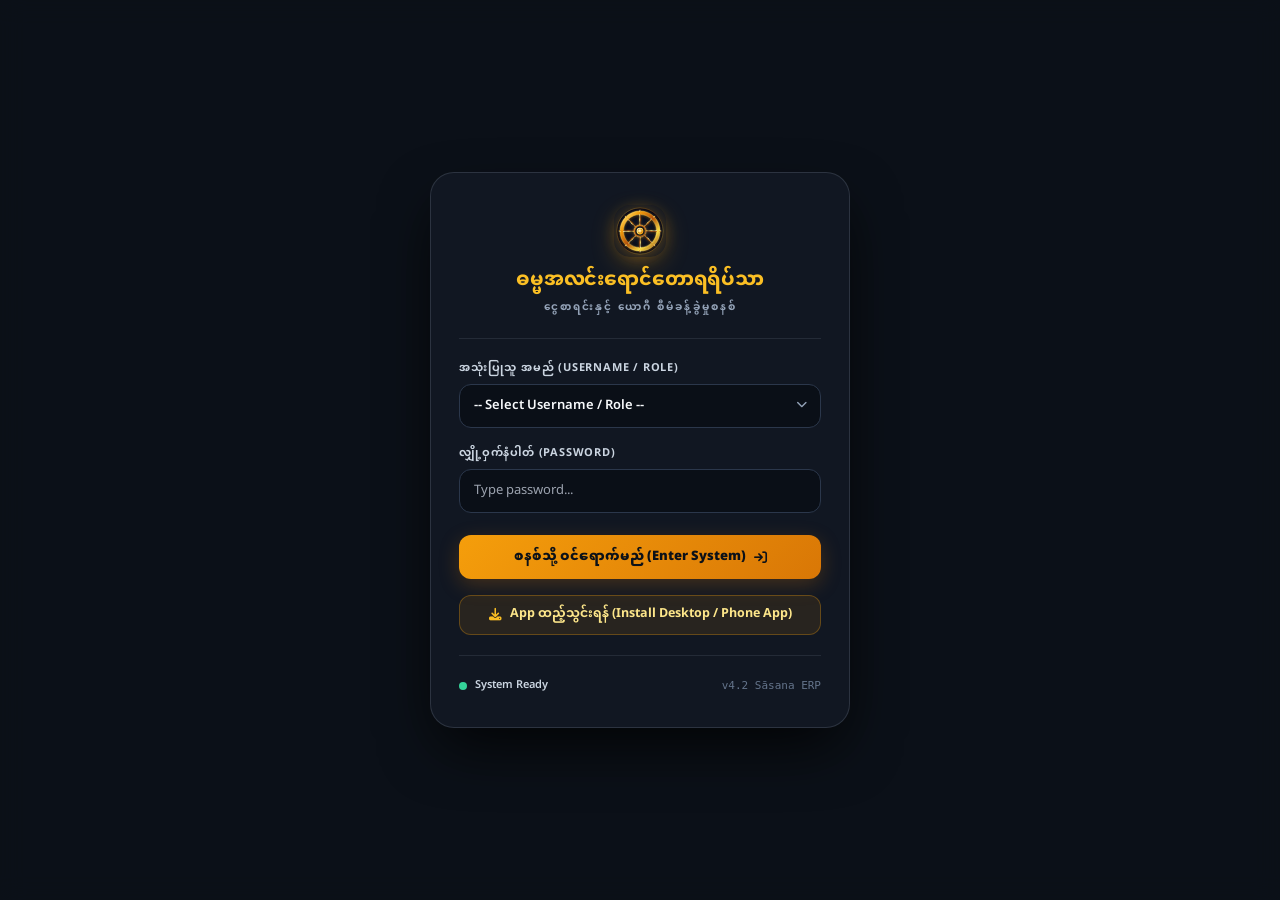
==== cashbook-frontend/index.html @ 5f39b916 "index.html" ====
<!DOCTYPE html>
<html lang="my" class="dark">
<head>
  <meta charset="UTF-8">
  <meta name="viewport" content="width=device-width, initial-scale=1.0, maximum-scale=5.0, viewport-fit=cover">
  <meta name="description" content="ဓမ္မအလင်းရောင်တောရရိပ်သာ ငွေစာရင်းနှင့် ယောဂီ စီမံခန့်ခွဲမှုစနစ်">
  <title>ဓမ္မအလင်းရောင်တောရရိပ်သာ - Sāsana ERP</title>

  <!-- PWA & Mobile Web App Meta Tags -->
  <link rel="manifest" href="manifest.json">
  <meta name="theme-color" content="#0c1118">
  <meta name="mobile-web-app-capable" content="yes">
  <meta name="apple-mobile-web-app-capable" content="yes">
  <meta name="apple-mobile-web-app-status-bar-style" content="black-translucent">
  <meta name="apple-mobile-web-app-title" content="Sāsana ERP">

  <!-- Desktop, Android & iOS App Icons -->
  <link rel="icon" type="image/svg+xml" href="favicon.svg">
  <link rel="icon" type="image/png" sizes="192x192" href="icons/icon-192.png">
  <link rel="apple-touch-icon" sizes="180x180" href="icons/apple-touch-icon.png">

  <link rel="preconnect" href="https://fonts.googleapis.com">
  <link rel="preconnect" href="https://fonts.gstatic.com" crossorigin>

  <link rel="stylesheet" href="css/tailwind.build.css">
  <link rel="stylesheet" href="https://cdnjs.cloudflare.com/ajax/libs/font-awesome/6.7.2/css/all.min.css">
  <link href="https://fonts.googleapis.com/css2?family=Noto+Sans+Myanmar:wght@400;500;600;700;800&display=swap" rel="stylesheet">
  <link rel="stylesheet" href="css/style.css">

  <style>
    * { -webkit-tap-highlight-color: transparent; }
    .overflow-x-auto, .overflow-y-auto { -webkit-overflow-scrolling: touch; }

    input:-webkit-autofill,
    input:-webkit-autofill:hover, 
    input:-webkit-autofill:focus, 
    input:-webkit-autofill:active {
      -webkit-box-shadow: 0 0 0 1000px #0a0f17 inset !important;
      -webkit-text-fill-color: #f8fafc !important;
      caret-color: #f8fafc !important;
      transition: background-color 5000s ease-in-out 0s;
    }

    @media screen and (max-width: 768px) {
      input, select, textarea { font-size: 16px !important; }
    }

    .sidebar-logo-box {
      width: 28px !important;
      height: 28px !important;
      min-width: 28px !important;
      max-width: 28px !important;
      min-height: 28px !important;
      max-height: 28px !important;
      display: flex !important;
      align-items: center !important;
      justify-content: center !important;
      flex-shrink: 0 !important;
      overflow: hidden !important;
    }

    .sidebar-logo-img {
      width: 28px !important;
      height: 28px !important;
      max-width: 28px !important;
      max-height: 28px !important;
      object-fit: contain !important;
      display: block !important;
      filter: drop-shadow(0 2px 6px rgba(245, 158, 11, 0.35)) !important;
    }

    /* 🌟 Clean Header Utility Bar Responsive Rules */
    .header-clock-wrap {
      display: none;
      align-items: center;
      gap: 12px;
    }
    @media (min-width: 640px) {
      .header-clock-wrap {
        display: inline-flex;
      }
    }
    .header-divider {
      width: 1px;
      height: 14px;
      background-color: rgba(148, 163, 184, 0.22);
      flex-shrink: 0;
    }

    /* 📲 PWA Install Button Styling */
    .pwa-install-btn {
      transition: all 0.2s ease;
    }
    .pwa-install-btn:hover {
      background-color: rgba(245, 158, 11, 0.2) !important;
      border-color: rgba(245, 158, 11, 0.5) !important;
    }
  </style>
</head>
<body class="bg-[#0c1118] font-myanmar flex h-screen overflow-hidden text-slate-100 select-none">

  <!-- 🌟 LOGIN OVERLAY -->
  <div id="login-overlay" class="fixed inset-0 z-[100] flex items-center justify-center p-4" style="background-color: rgba(12, 17, 24, 0.96) !important; backdrop-filter: blur(12px) !important;">
    <div style="width: 100% !important; max-width: 420px !important; background-color: #111722 !important; border: 1px solid rgba(148, 163, 184, 0.2) !important; border-radius: 24px !important; padding: 32px 28px !important; box-shadow: 0 25px 60px -12px rgba(0, 0, 0, 0.85) !important; position: relative !important; overflow: hidden !important; margin: auto !important;">
      
      <div style="text-align: center !important; display: flex !important; flex-direction: column !important; align-items: center !important;">
        <div style="width: 52px !important; height: 52px !important; border-radius: 16px !important; display: flex !important; align-items: center !important; justify-content: center !important; margin-bottom: 12px !important; box-shadow: 0 8px 24px rgba(245, 158, 11, 0.2) !important;">
          <img src="favicon.svg" alt="Sāsana ERP Logo" style="width: 48px !important; height: 48px !important; object-fit: contain !important; filter: drop-shadow(0 2px 8px rgba(245, 158, 11, 0.35));">
        </div>
        <h2 style="font-size: 19px !important; font-weight: 800 !important; color: #fbbf24 !important; margin: 0 !important; letter-spacing: -0.2px !important; line-height: 1.3 !important;">
          ဓမ္မအလင်းရောင်တောရရိပ်သာ
        </h2>
        <p style="font-size: 10.5px !important; font-weight: 700 !important; text-transform: uppercase !important; letter-spacing: 2px !important; color: #94a3b8 !important; margin: 6px 0 0 0 !important;">
          ငွေစာရင်းနှင့် ယောဂီ စီမံခန့်ခွဲမှုစနစ်
        </p>
      </div>

      <div style="width: 100% !important; height: 1px !important; background-color: rgba(148, 163, 184, 0.14) !important; margin: 20px 0 !important;"></div>

      <form id="login-form" onsubmit="handleLoginSubmit(event)" style="display: flex !important; flex-direction: column !important; gap: 16px !important;">
        <div style="display: flex !important; flex-direction: column !important; gap: 6px !important; text-align: left !important;">
          <label style="font-size: 11px !important; font-weight: 700 !important; text-transform: uppercase !important; letter-spacing: 0.8px !important; color: #cbd5e1 !important; margin: 0 !important;">
            အသုံးပြုသူ အမည် (USERNAME / ROLE)
          </label>
          <div style="position: relative !important; width: 100% !important;">
            <select id="login-username" required style="width: 100% !important; height: 44px !important; padding: 0 36px 0 14px !important; background-color: #0a0f17 !important; border: 1px solid #2b374b !important; border-radius: 12px !important; color: #f8fafc !important; font-size: 13px !important; font-weight: 600 !important; outline: none !important; appearance: none !important; -webkit-appearance: none !important; cursor: pointer !important; box-sizing: border-box !important;">
              <option value="" disabled selected>-- Select Username / Role --</option>
              <option value="Admin">Admin (စီမံအုပ်ချုပ်သူ)</option>
              <option value="Finance">Finance (ဘဏ္ဍာရေး)</option>
              <option value="Account">Account (ငွေစာရင်းကိုင်)</option>
              <option value="Staff">Staff (ရုံးအကူ)</option>
              <option value="Viewer">Viewer (ကြည့်ရှုသူ)</option>
            </select>
            <div style="position: absolute !important; right: 14px !important; top: 50% !important; transform: translateY(-50%) !important; pointer-events: none !important; color: #94a3b8 !important; font-size: 11px !important;">
              <i class="fa-solid fa-chevron-down"></i>
            </div>
          </div>
        </div>

        <div style="display: flex !important; flex-direction: column !important; gap: 6px !important; text-align: left !important;">
          <label style="font-size: 11px !important; font-weight: 700 !important; text-transform: uppercase !important; letter-spacing: 0.8px !important; color: #cbd5e1 !important; margin: 0 !important;">
            လျှို့ဝှက်နံပါတ် (PASSWORD)
          </label>
          <input type="password" id="login-password" required placeholder="Type password..." style="width: 100% !important; height: 44px !important; padding: 0 14px !important; background-color: #0a0f17 !important; border: 1px solid #2b374b !important; border-radius: 12px !important; color: #f8fafc !important; font-size: 13px !important; outline: none !important; box-sizing: border-box !important;">
        </div>

        <div id="login-error" class="hidden" style="color: #fda4af !important; font-size: 11px !important; font-weight: 600 !important; background-color: rgba(136, 19, 55, 0.35) !important; border: 1px solid rgba(244, 63, 94, 0.35) !important; padding: 10px !important; border-radius: 10px !important; text-align: center !important;"></div>

        <button type="submit" style="width: 100% !important; height: 44px !important; margin-top: 6px !important; background: linear-gradient(135deg, #f59e0b 0%, #d97706 100%) !important; color: #0c1118 !important; font-size: 13px !important; font-weight: 900 !important; border: none !important; border-radius: 12px !important; cursor: pointer !important; display: flex !important; align-items: center !important; justify-content: center !important; gap: 8px !important; box-shadow: 0 6px 20px rgba(217, 119, 6, 0.25) !important; outline: none !important;">
          <span>စနစ်သို့ ဝင်ရောက်မည် (Enter System)</span>
          <i class="fa-solid fa-arrow-right-to-bracket" style="font-size: 13px !important;"></i>
        </button>

        <!-- 📲 One-Click Install App Button (Auto-shown when installable) -->
        <button type="button" id="login-install-btn" onclick="triggerPwaInstall()" class="hidden pwa-install-btn" style="width: 100% !important; height: 40px !important; background-color: rgba(245, 158, 11, 0.1) !important; color: #fde68a !important; font-size: 12.5px !important; font-weight: 700 !important; border: 1px solid rgba(245, 158, 11, 0.3) !important; border-radius: 12px !important; cursor: pointer !important; display: flex !important; align-items: center !important; justify-content: center !important; gap: 8px !important; outline: none !important;">
          <i class="fa-solid fa-download" style="color: #fbbf24 !important;"></i>
          <span>App ထည့်သွင်းရန် (Install Desktop / Phone App)</span>
        </button>
      </form>

      <div style="width: 100% !important; height: 1px !important; background-color: rgba(148, 163, 184, 0.14) !important; margin: 20px 0 !important;"></div>

      <div style="display: flex !important; align-items: center !important; justify-content: space-between !important; font-size: 11px !important; color: #94a3b8 !important;">
        <div style="display: flex !important; align-items: center !important; gap: 8px !important;">
          <span style="width: 8px !important; height: 8px !important; border-radius: 50% !important; background-color: #34d399 !important;"></span>
          <span style="font-weight: 600 !important; color: #cbd5e1 !important;">System Ready</span>
        </div>
        <span style="font-family: monospace !important; font-size: 11px !important; color: #64748b !important;">v4.2 Sāsana ERP</span>
      </div>

    </div>
  </div>

  <!-- MAIN WORKSPACE -->
  <div id="erp-workspace" class="hidden flex h-full w-full relative">
    
    <!-- Mobile Sidebar Backdrop Overlay -->
    <div id="sidebar-overlay" onclick="closeMobileSidebar()" class="fixed inset-0 bg-slate-950/80 backdrop-blur-xs z-30 hidden md:hidden transition-opacity"></div>

    <!-- Responsive Sidebar Navigation -->
    <aside id="main-sidebar" class="fixed md:static inset-y-0 left-0 z-40 w-64 bg-[#111722] border-r flex flex-col h-full shadow-2xl shrink-0 transform -translate-x-full md:translate-x-0 transition-transform duration-300 ease-in-out" style="border-color: rgba(148, 163, 184, 0.14);">
      
      <!-- Sidebar Header -->
      <div class="h-[64px] px-4 flex items-center justify-between text-slate-100 shrink-0" style="background-color:#111722;border-bottom:1px solid rgba(148, 163, 184, 0.14);">
        <div class="flex items-center gap-2.5 font-extrabold text-sm tracking-wide min-w-0" style="display: flex !important; align-items: center !important; gap: 10px !important;">
          <div class="sidebar-logo-box">
            <img src="favicon.svg" alt="Sāsana ERP Logo" class="sidebar-logo-img">
          </div>
          <span class="text-gold-gradient truncate" style="font-size: 14px !important; line-height: 1.2 !important;">ဓမ္မအလင်းရောင်</span>
        </div>
        <div class="flex items-center gap-1 shrink-0">
          <button onclick="closeMobileSidebar()" class="md:hidden text-slate-400 hover:text-white p-2 rounded-lg cursor-pointer" title="Close Menu">
            <i class="fa-solid fa-xmark text-base"></i>
          </button>
          <button onclick="handleLogout()" class="text-slate-400 hover:text-rose-400 transition p-2 rounded-lg cursor-pointer" title="Logout">
            <i class="fa-solid fa-power-off text-sm"></i>
          </button>
        </div>
      </div>

      <!-- SIDEBAR NAV -->
      <nav class="flex-1 px-2.5 py-3.5 space-y-1.5 overflow-y-auto" id="sidebar-nav">
        <button onclick="switchTab('Home')" id="btn-Home" class="nav-btn w-full text-left px-3.5 py-2.5 rounded-lg flex items-center gap-2.5 text-xs font-bold cursor-pointer" title="Home Dashboard">
          <i class="fa-solid fa-gauge-high w-4 text-center text-amber-400 shrink-0"></i> <span class="truncate">Home Dashboard</span>
        </button>

        <p class="text-[10px] font-bold px-3 uppercase tracking-wider mt-4 mb-1.5">Bank Group (ဘဏ်စာရင်းများ)</p>
        <button onclick="switchTab('1CB')" id="btn-1CB" class="nav-btn w-full text-left px-3.5 py-2.5 rounded-lg flex items-center gap-2.5 text-xs font-semibold cursor-pointer" title="အထွေထွေ ရန်ပုံငွေ (Bank)">
          <i class="fa-solid fa-building-columns text-amber-400 w-4 text-center shrink-0"></i> <span class="truncate">အထွေထွေ ရန်ပုံငွေ (Bank)</span> 
        </button>
        <button onclick="switchTab('2CB')" id="btn-2CB" class="nav-btn w-full text-left px-3.5 py-2.5 rounded-lg flex items-center gap-2.5 text-xs font-semibold cursor-pointer" title="ဆွမ်းပဒေသာပင် (Bank)">
          <i class="fa-solid fa-bowl-rice text-amber-400 w-4 text-center shrink-0"></i> <span class="truncate">ဆွမ်းပဒေသာပင် (Bank)</span> 
        </button>
        <button onclick="switchTab('3CB')" id="btn-3CB" class="nav-btn w-full text-left px-3.5 py-2.5 rounded-lg flex items-center gap-2.5 text-xs font-semibold cursor-pointer" title="တစ်ဦးတည်းစာရင်း (Bank)">
          <i class="fa-solid fa-user-lock text-amber-400 w-4 text-center shrink-0"></i> <span class="truncate">တစ်ဦးတည်းစာရင်း (Bank)</span> 
        </button>

        <p class="text-[10px] font-bold px-3 uppercase tracking-wider mt-4 mb-1.5">Ledger Group (ပင်မစာအုပ်များ)</p>
        <button onclick="switchTab('4GB')" id="btn-4GB" class="nav-btn w-full text-left px-3.5 py-2.5 rounded-lg flex items-center gap-2.5 text-xs font-semibold cursor-pointer" title="ကျောင်းရန်ပုံငွေ စာအုပ်">
          <i class="fa-solid fa-vihara text-amber-300 w-4 text-center shrink-0"></i> <span class="truncate">ကျောင်းရန်ပုံငွေ စာအုပ်</span> 
        </button>
        <button onclick="switchTab('5FB')" id="btn-5FB" class="nav-btn w-full text-left px-3.5 py-2.5 rounded-lg flex items-center gap-2.5 text-xs font-semibold cursor-pointer" title="ဆွမ်းပဒေသာပင် စာအုပ်">
          <i class="fa-solid fa-utensils text-amber-300 w-4 text-center shrink-0"></i> <span class="truncate">ဆွမ်းပဒေသာပင် စာအုပ်</span> 
        </button>
        <button onclick="switchTab('6HB')" id="btn-6HB" class="nav-btn w-full text-left px-3.5 py-2.5 rounded-lg flex items-center gap-2.5 text-xs font-semibold cursor-pointer" title="ဓမ္မာရုံငွေစာရင်း စာအုပ်">
          <i class="fa-solid fa-place-of-worship text-amber-300 w-4 text-center shrink-0"></i> <span class="truncate">ဓမ္မာရုံငွေစာရင်း စာအုပ်</span> 
        </button>
        <button onclick="switchTab('7PB')" id="btn-7PB" class="nav-btn w-full text-left px-3.5 py-2.5 rounded-lg flex items-center gap-2.5 text-xs font-semibold cursor-pointer" title="စေတီငွေစာရင်း စာအုပ်">
          <i class="fa-solid fa-gopuram text-amber-300 w-4 text-center shrink-0"></i> <span class="truncate">စေတီငွေစာရင်း စာအုပ်</span> 
        </button>
        <button onclick="switchTab('8EB')" id="btn-8EB" class="nav-btn w-full text-left px-3.5 py-2.5 rounded-lg flex items-center gap-2.5 text-xs font-semibold cursor-pointer" title="လျှပ်စစ်ပဒေသာပင် စာအုပ်">
          <i class="fa-solid fa-bolt text-amber-300 w-4 text-center shrink-0"></i> <span class="truncate">လျှပ်စစ်ပဒေသာပင် စာအုပ်</span> 
        </button>
        <button onclick="switchTab('9MB')" id="btn-9MB" class="nav-btn w-full text-left px-3.5 py-2.5 rounded-lg flex items-center gap-2.5 text-xs font-semibold cursor-pointer" title="ဆေးပဒေသာပင် စာအုပ်">
          <i class="fa-solid fa-notes-medical text-amber-300 w-4 text-center shrink-0"></i> <span class="truncate">ဆေးပဒေသာပင် စာအုပ်</span> 
        </button>
        <button onclick="switchTab('10GB')" id="btn-10GB" class="nav-btn w-full text-left px-3.5 py-2.5 rounded-lg flex items-center gap-2.5 text-xs font-semibold cursor-pointer" title="အထွေထွေရန်ပုံငွေစာအုပ်">
          <i class="fa-solid fa-wallet text-amber-300 w-4 text-center shrink-0"></i> <span class="truncate">အထွေထွေရန်ပုံငွေစာအုပ်</span> 
        </button>

        <p class="text-[10px] font-bold px-3 uppercase tracking-wider mt-4 mb-1.5">Inventory (ပစ္စည်းစီမံခန့်ခွဲမှု)</p>
        <button onclick="switchTab('11Inv')" id="btn-11Inv" class="nav-btn w-full text-left px-3.5 py-2.5 rounded-lg flex items-center gap-2.5 text-xs font-semibold cursor-pointer" title="ပစ္စည်းစာရင်း">
          <i class="fa-solid fa-boxes-stacked text-amber-300 w-4 text-center shrink-0"></i> <span class="truncate">ပစ္စည်းစာရင်း</span> 
        </button>

        <p class="text-[10px] font-bold px-3 uppercase tracking-wider mt-4 mb-1.5">ယောဂီများဆိုင်ရာ</p>
        <button onclick="switchTab('12Yogi')" id="btn-12Yogi" class="nav-btn w-full text-left px-3.5 py-2.5 rounded-lg flex items-center gap-2.5 text-xs font-semibold cursor-pointer" title="အမြဲနေ ယောဂီစာရင်း">
          <i class="fa-solid fa-person-praying text-amber-300 w-4 text-center shrink-0"></i> <span class="truncate">အမြဲနေ ယောဂီ</span> 
        </button>
        <button onclick="switchTab('13Yogi')" id="btn-13Yogi" class="nav-btn w-full text-left px-3.5 py-2.5 rounded-lg flex items-center gap-2.5 text-xs font-semibold cursor-pointer" title="စခန်းဝင် ယောဂီစာရင်း">
          <i class="fa-solid fa-people-roof text-amber-300 w-4 text-center shrink-0"></i> <span class="truncate">စခန်းဝင် ယောဂီ</span> 
        </button>

        <p class="text-[10px] font-bold px-3 uppercase tracking-wider mt-4 mb-1.5">System</p>
        <button onclick="switchTab('14Rep')" id="btn-14Rep" class="nav-btn w-full text-left px-3.5 py-2.5 rounded-lg flex items-center gap-2.5 text-xs font-semibold cursor-pointer" title="အသုံးစရိတ် အစီရင်ခံစာ">
          <i class="fa-solid fa-chart-pie text-amber-400 w-4 text-center shrink-0"></i> <span class="truncate">အသုံးစရိတ် အစီရင်ခံစာ</span>
        </button>
      </nav>

      <!-- 📲 Sidebar Bottom Install App Button (Auto-hides once installed) -->
      <div id="sidebar-install-wrap" class="hidden shrink-0 p-2.5" style="border-top: 1px solid rgba(148, 163, 184, 0.14);">
        <button type="button" onclick="triggerPwaInstall()" class="pwa-install-btn w-full px-3 py-2.5 rounded-lg flex items-center justify-center gap-2 text-xs font-bold cursor-pointer" style="background-color: rgba(245, 158, 11, 0.12); border: 1px solid rgba(245, 158, 11, 0.32); color: #fde68a;">
          <i class="fa-solid fa-download text-amber-400"></i>
          <span>App ထည့်သွင်းရန်</span>
        </button>
      </div>
    </aside>

    <!-- Main Content Work Area -->
    <div class="flex-1 flex flex-col overflow-hidden w-full">
      <header class="h-[64px] px-3 sm:px-6 flex justify-between items-center z-10 shrink-0 gap-2 sm:gap-4" style="background-color:#111722;border-bottom:1px solid rgba(148,163,184,0.14);">
        
        <!-- Left Title & Menu Button -->
        <div class="flex items-center gap-2.5 sm:gap-3 min-w-0">
          <button id="mobile-menu-btn" class="md:hidden text-slate-300 hover:text-white p-2 rounded-lg cursor-pointer shrink-0" style="background:#161e2c;border:1px solid rgba(148,163,184,0.2);" title="Open Menu">
            <i class="fa-solid fa-bars text-base"></i>
          </button>
          <h1 id="page-title" class="text-sm md:text-lg font-extrabold text-slate-100 tracking-wide truncate">Home Dashboard</h1>
        </div>

        <!-- 🌟 နိုင်ငံတကာ စံနှုန်းမီ Minimal Borderless Header Utility Bar -->
        <div class="flex items-center shrink-0" style="gap: 12px;">
          
          <!-- ၁။ Offline Sync Error Badge (Failed ဖြစ်မှသာ ပေါ်မည်) -->
          <div id="sync-error-badge" class="hidden h-8 px-2.5 rounded-lg text-xs font-bold text-rose-300 bg-rose-500/10 border border-rose-500/30 items-center gap-1.5 shrink-0 cursor-pointer" onclick="if(typeof window.retryFailedSync === 'function') window.retryFailedSync();" title="မအောင်မြင်သော စာရင်းများ ပြန်လည်ပေးပို့ရန် နှိပ်ပါ">
            <i class="fa-solid fa-cloud-arrow-up animate-pulse"></i>
            <span class="hidden sm:inline">Sync Failed: <span id="sync-failed-count">0</span></span>
            <span class="sm:hidden"><span id="sync-failed-count-mobile">0</span></span>
          </div>

          <!-- ၂။ Borderless Wifi Icon (Icon သီးသန့်) -->
          <div id="network-status-badge" style="display:flex;align-items:center;justify-content:center;padding:4px;" title="Network Status"></div>

          <!-- ၃။ Date & Time (Borderless Calm Slate, Hidden on narrow mobile) -->
          <div class="header-clock-wrap">
            <div class="header-divider"></div>
            <span id="live-clock-display" class="font-mono whitespace-nowrap" style="font-size:12px;color:#94a3b8;font-weight:500;">--</span>
          </div>

          <div class="header-divider"></div>

          <!-- ၄။ User Role Only (Borderless Clean Avatar + Admin) -->
          <div id="user-badge" style="display:flex;align-items:center;gap:8px;padding:2px 4px;">
            <div style="width:26px;height:26px;border-radius:9999px;background:rgba(245,158,11,0.14);color:#fbbf24;display:flex;align-items:center;justify-content:center;font-size:11px;font-weight:800;flex-shrink:0;" id="user-avatar-initial">
              <i class="fa-solid fa-user-shield"></i>
            </div>
            <span id="current-user-display" class="whitespace-nowrap" style="font-size:12.5px;font-weight:700;color:#e2e8f0;">User</span>
          </div>

        </div>
      </header>

      <main id="main-content" class="p-3 sm:p-6 overflow-y-auto flex-1 bg-[#0c1118] relative">
        <div id="view-container"></div>
      </main>
    </div>
  </div>

  <!-- Loading Overlay -->
  <div id="loading-overlay" class="fixed inset-0 bg-slate-950/80 backdrop-blur-sm z-[150] flex flex-col items-center justify-center hidden">
    <div class="animate-spin rounded-full h-10 w-10 border-t-2 border-b-2 border-amber-500 mb-3"></div>
    <p class="text-xs font-bold text-slate-200 tracking-wide">အချက်အလက်များ လုပ်ဆောင်နေပါသည်...</p>
  </div>

  <!-- 🌟 Soft Re-Authentication Modal -->
  <div id="reauth-modal" class="fixed inset-0 flex items-center justify-center p-4 hidden" style="z-index: 200; background-color: rgba(12, 17, 24, 0.92); backdrop-filter: blur(8px);">
    <div style="width: 100%; max-width: 380px; background-color: #111722; border: 1px solid rgba(148, 163, 184, 0.22); border-radius: 20px; padding: 24px; box-shadow: 0 25px 60px -12px rgba(0, 0, 0, 0.85);">
      <div style="text-align: center; margin-bottom: 20px;">
        <i class="fa-solid fa-lock text-amber-400 text-3xl mb-3"></i>
        <h2 style="font-size: 16px; font-weight: 800; color: #f8fafc; margin: 0;">Session သက်တမ်းကုန်သွားပါပြီ</h2>
        <p style="font-size: 11px; color: #94a3b8; margin-top: 6px;">လုံခြုံရေးအရ စနစ်သို့ ပြန်လည်ဝင်ရောက်ပေးပါ။ သင်ရေးသားဆဲ ဒေတာများ မပျက်သွားပါ။</p>
      </div>
      <form id="reauth-form" onsubmit="handleReAuthSubmit(event)" style="display: flex; flex-direction: column; gap: 14px;">
        <div style="text-align: center; font-size: 13px; color: #cbd5e1; font-weight: 700;" id="reauth-username-display">User</div>
        <input type="password" id="reauth-password" required placeholder="လျှို့ဝှက်နံပါတ် (Password) အား ရိုက်ထည့်ပါ" style="width: 100%; height: 42px; padding: 0 14px; background-color: #0a0f17; border: 1px solid #2b374b; border-radius: 10px; color: #f8fafc; font-size: 13px; outline: none;" class="focus:border-amber-400">
        <div id="reauth-error" class="hidden" style="color: #fda4af; font-size: 11px; font-weight: 600; text-align: center;"></div>
        <div style="display: flex; gap: 10px; margin-top: 8px;">
          <button type="button" onclick="cancelReAuth()" style="flex: 1; padding: 10px; border-radius: 10px; background-color: #1e293b; color: #cbd5e1; font-size: 12px; font-weight: 700; border: none; cursor: pointer;">Cancel / Logout</button>
          <button type="submit" style="flex: 1; padding: 10px; border-radius: 10px; background: linear-gradient(135deg, #f59e0b 0%, #d97706 100%); color: #0c1118; font-size: 12px; font-weight: 900; border: none; cursor: pointer; box-shadow: 0 4px 12px rgba(217, 119, 6, 0.25);">ဆက်လက်ဝင်ရောက်မည်</button>
        </div>
      </form>
    </div>
  </div>

  <!-- 📲 Safari / Manual Install Guide Modal (iPhone / iPad / Mac Safari) -->
  <div id="pwa-guide-modal" class="fixed inset-0 flex items-center justify-center p-4 hidden" style="z-index: 210; background-color: rgba(12, 17, 24, 0.92); backdrop-filter: blur(8px);" onclick="if(event.target === this) closePwaGuideModal()">
    <div style="width: 100%; max-width: 390px; background-color: #111722; border: 1px solid rgba(245, 158, 11, 0.3); border-radius: 20px; padding: 24px; box-shadow: 0 25px 60px -12px rgba(0, 0, 0, 0.85);">
      <div style="display: flex; align-items: center; justify-content: space-between; margin-bottom: 14px;">
        <div style="display: flex; align-items: center; gap: 10px;">
          <img src="favicon.svg" alt="Icon" style="width: 32px; height: 32px;">
          <h3 id="pwa-guide-title" style="margin: 0; font-size: 15px; font-weight: 800; color: #fbbf24;">App Icon ထည့်သွင်းနည်း</h3>
        </div>
        <button type="button" onclick="closePwaGuideModal()" style="width: 30px; height: 30px; border-radius: 8px; background: #1e293b; color: #94a3b8; border: none; cursor: pointer;">
          <i class="fa-solid fa-xmark"></i>
        </button>
      </div>
      <div id="pwa-guide-body" style="font-size: 13px; color: #cbd5e1; line-height: 1.8;"></div>
      <button type="button" onclick="closePwaGuideModal()" style="width: 100%; margin-top: 18px; padding: 10px; border-radius: 10px; background: linear-gradient(135deg, #f59e0b 0%, #d97706 100%); color: #0c1118; font-size: 13px; font-weight: 800; border: none; cursor: pointer;">
        နားလည်ပါပြီ
      </button>
    </div>
  </div>

  <!-- Consolidated Scripts -->
  <script src="js/config.js" defer></script>
  <script src="js/api.js" defer></script>
  <script src="js/auth.js" defer></script>
  <script src="js/Dashboard.js" defer></script>
  <script src="js/Banks.js" defer></script>
  <script src="js/Inventory.js" defer></script>
  <script src="js/yogi.js" defer></script>
  <script src="js/report-system.js" defer></script>
  <script src="js/app.js" defer></script>

  <!-- 🌟 Real-Time Live Clock, Network Status & Smart PWA Installer -->
  <script>
    function updateNetworkStatus() {
      const badge = document.getElementById('network-status-badge');
      if (!badge) return;

      if (navigator.onLine) {
        badge.title = 'Online — အင်တာနက် ချိတ်ဆက်ထားပါသည်';
        badge.innerHTML = `<i class="fa-solid fa-wifi" style="color:#34d399;font-size:14px;"></i>`;
      } else {
        badge.title = 'Offline — အင်တာနက် ပြတ်တောက်နေပါသည်';
        badge.innerHTML = `<span class="fa-stack" style="width:1.1em;height:1em;line-height:1em;font-size:13px;"><i class="fa-solid fa-wifi fa-stack-1x" style="color:#fb7185;"></i><i class="fa-solid fa-slash fa-stack-1x" style="color:#f43f5e;"></i></span>`;
      }
    }

    window.addEventListener('online', updateNetworkStatus);
    window.addEventListener('offline', updateNetworkStatus);
    window.addEventListener('load', updateNetworkStatus);
    updateNetworkStatus();

    function updateLiveHeaderClock() {
      const clockEl = document.getElementById("live-clock-display");
      const userEl = document.getElementById("current-user-display");

      const now = new Date();
      const yyyy = now.getFullYear();
      const mm = String(now.getMonth() + 1).padStart(2, '0');
      const dd = String(now.getDate()).padStart(2, '0');

      let hours = now.getHours();
      const minutes = String(now.getMinutes()).padStart(2, '0');
      const ampm = hours >= 12 ? 'PM' : 'AM';
      hours = hours % 12 || 12;

      if (clockEl) {
        clockEl.textContent = `${yyyy}-${mm}-${dd} · ${hours}:${minutes} ${ampm}`;
      }

      if (userEl) {
        const username = localStorage.getItem('sasana_user_name') || localStorage.getItem('yogi_user_name') || '';
        userEl.textContent = username || 'Guest';
      }
    }

    setInterval(updateLiveHeaderClock, 1000);
    updateLiveHeaderClock();

    // ===================================================================
    // 📲 SMART PWA INSTALLER (Chrome / Edge / Safari / Firefox)
    // ===================================================================
    let deferredInstallPrompt = null;

    function isAppInstalledStandalone() {
      return window.matchMedia('(display-mode: standalone)').matches || window.navigator.standalone === true;
    }

    function isIosDevice() {
      return /iphone|ipad|ipod/i.test(navigator.userAgent) ||
        (navigator.platform === 'MacIntel' && navigator.maxTouchPoints > 1);
    }

    function isMacSafari() {
      const ua = navigator.userAgent;
      return /Macintosh/i.test(ua) && /Safari/i.test(ua) && !/Chrome|Chromium|Edg|OPR|Firefox/i.test(ua);
    }

    function isFirefoxBrowser() {
      return /Firefox/i.test(navigator.userAgent);
    }

    function setInstallButtonsVisible(show) {
      const loginBtn = document.getElementById('login-install-btn');
      const sidebarWrap = document.getElementById('sidebar-install-wrap');
      if (loginBtn) loginBtn.classList.toggle('hidden', !show);
      if (sidebarWrap) sidebarWrap.classList.toggle('hidden', !show);
    }

    // Native Chrome / Edge / Android Install Prompt
    window.addEventListener('beforeinstallprompt', (e) => {
      e.preventDefault();
      deferredInstallPrompt = e;
      if (!isAppInstalledStandalone()) {
        setInstallButtonsVisible(true);
      }
    });

    window.addEventListener('appinstalled', () => {
      deferredInstallPrompt = null;
      setInstallButtonsVisible(false);
      if (typeof window.showToast === 'function') {
        window.showToast('Sāsana ERP App ထည့်သွင်းပြီးပါပြီ', 'success');
      }
    });

    // Show button on iOS Safari, Mac Safari & Firefox when not yet installed
    window.addEventListener('load', () => {
      if (isAppInstalledStandalone()) {
        setInstallButtonsVisible(false);
      } else if (isIosDevice() || isMacSafari() || isFirefoxBrowser()) {
        setInstallButtonsVisible(true);
      }
    });

    window.triggerPwaInstall = async function () {
      if (deferredInstallPrompt) {
        deferredInstallPrompt.prompt();
        const { outcome } = await deferredInstallPrompt.userChoice;
        if (outcome === 'accepted') {
          deferredInstallPrompt = null;
          setInstallButtonsVisible(false);
        }
        return;
      }

      // Guide Modal for Safari & Firefox
      const modal = document.getElementById('pwa-guide-modal');
      const body = document.getElementById('pwa-guide-body');
      if (!modal || !body) return;

      const ua = navigator.userAgent;

      if (isIosDevice()) {
        body.innerHTML = `
          <div style="display:flex;flex-direction:column;gap:10px;">
            <div>၁။ Safari အောက်ခြေက <b style="color:#fbbf24;">Share <i class="fa-solid fa-arrow-up-from-bracket"></i></b> ခလုတ်ကို နှိပ်ပါ။</div>
            <div>၂။ အောက်သို့ဆွဲပြီး <b style="color:#fbbf24;">"Add to Home Screen"</b> ကို ရွေးပါ။</div>
            <div>၃။ ညာဘက်အပေါ် <b style="color:#34d399;">"Add"</b> ကို နှိပ်လိုက်ရင် App Icon ထွက်လာပါမယ်။</div>
          </div>`;
      } else if (isFirefoxBrowser() && /Android/i.test(ua)) {
        body.innerHTML = `
          <div style="display:flex;flex-direction:column;gap:10px;">
            <div>၁။ Firefox ညာဘက်ထောင့်က <b style="color:#fbbf24;">Menu (⋮)</b> ကို နှိပ်ပါ။</div>
            <div>၂။ <b style="color:#fbbf24;">"Install"</b> ကို ရွေးပြီး <b style="color:#34d399;">"Add"</b> နှိပ်လိုက်ရင် ဖုန်း Home Screen မှာ App Icon ထွက်လာပါမယ်။</div>
          </div>`;
      } else if (isFirefoxBrowser() && /Windows/i.test(ua)) {
        body.innerHTML = `
          <div style="display:flex;flex-direction:column;gap:10px;">
            <div>၁။ Firefox အပေါ် Address bar ညာဘက်ထောင့်က <b style="color:#fbbf24;">"Add tab to taskbar"</b> (Web App) ခလုတ်ကို နှိပ်ပါ။</div>
            <div>၂။ Windows Taskbar နဲ့ Start Menu မှာ App Icon အစစ်လို တန်းထွက်လာပါမယ်။</div>
            <div style="font-size:11.5px;color:#94a3b8;">*(ခလုတ်မတွေ့ပါက Firefox ကို နောက်ဆုံး Version သို့ Update လုပ်ပါ)*</div>
          </div>`;
      } else if (isFirefoxBrowser()) {
        body.innerHTML = `
          <div style="display:flex;flex-direction:column;gap:10px;">
            <div>Mac / Linux Firefox မှာ Built-in Web App Install မပါသေးပါ။</div>
            <div>• <b style="color:#fbbf24;">Safari</b> (File → Add to Dock) သို့မဟုတ် <b style="color:#fbbf24;">Chrome / Edge</b> နဲ့ တစ်ခါ Install လုပ်ထားရင် Desktop / Dock မှာ App Icon အစစ်လို သုံးနိုင်ပါတယ်။</div>
            <div>• Firefox နဲ့ပဲ သုံးချင်ရင် <b style="color:#34d399;">PWAsForFirefox</b> extension ထည့်သုံးနိုင်ပါတယ်။</div>
          </div>`;
      } else if (isMacSafari()) {
        body.innerHTML = `
          <div style="display:flex;flex-direction:column;gap:10px;">
            <div>၁။ Safari အပေါ် Menu bar မှ <b style="color:#fbbf24;">File → Add to Dock...</b> ကို နှိပ်ပါ။</div>
            <div>၂။ <b style="color:#34d399;">"Add"</b> နှိပ်လိုက်ရင် Mac Dock မှာ App Icon အစစ်လို ပေါ်လာပါမယ်။</div>
          </div>`;
      } else {
        body.innerHTML = `
          <div style="display:flex;flex-direction:column;gap:10px;">
            <div>Chrome / Edge ညာဘက်အပေါ် Menu (⋮) မှ <b style="color:#fbbf24;">"Install Sāsana ERP"</b> သို့မဟုတ် <b style="color:#fbbf24;">"Install page as app"</b> ကို ရွေးချယ်ထည့်သွင်းနိုင်ပါသည်။</div>
          </div>`;
      }
      modal.classList.remove('hidden');
    };

    window.closePwaGuideModal = function () {
      const modal = document.getElementById('pwa-guide-modal');
      if (modal) modal.classList.add('hidden');
    };

    // PWA Service Worker Registration
    if ('serviceWorker' in navigator) {
      window.addEventListener('load', () => {
        navigator.serviceWorker.register('./sw.js')
          .then(reg => console.log('Sāsana ERP PWA Registered:', reg.scope))
          .catch(err => console.error('PWA Reg Failed:', err));
      });
    }
  </script>

</body>
</html>
<!-- === END OF index.html === -->
---- cashbook-frontend/css/style.css ----
/* ===================================================================
   css/style.css - Sāsana ERP Calm Matte Obsidian Theme (v4.1)
   Eye-Comfort Edition: 60-30-10 Neutral Charcoal Slate + Soft Gold Accent
   Enhanced Table Readability, Consolidated Dashboard Pills & Mobile Safe
   =================================================================== */

:root {
  color-scheme: dark;
  --bg-canvas: #0c1118;
  --bg-surface: #111722;
  --bg-elevated: #161e2c;
  --bg-input: #0a0f17;
  --border-subtle: rgba(148, 163, 184, 0.14);
  --border-row: rgba(148, 163, 184, 0.08);
  --text-primary: #e2e8f0;
  --text-secondary: #94a3b8;
  --text-muted: #64748b;
  --accent-gold: #f59e0b;
  --accent-gold-soft: #fbbf24;
}

/* 🇲🇲 Myanmar Webfont & Eye-Comfort Typography */
body, body.font-myanmar {
  font-family: 'Noto Sans Myanmar', ui-sans-serif, system-ui, -apple-system, sans-serif !important;
  font-size: 13.5px !important;
  -webkit-font-smoothing: antialiased;
  -moz-osx-font-smoothing: grayscale;
  line-height: 1.75 !important;
  color: var(--text-primary);
}

/* 📱 Dynamic Viewport Height & Matte Canvas */
html, body {
  height: 100%;
  height: 100dvh;
  margin: 0;
  padding: 0;
  overflow: hidden;
  background-color: var(--bg-canvas) !important;
  -webkit-tap-highlight-color: transparent;
}

main, #main-content {
  background-color: var(--bg-canvas) !important;
}

header, #main-sidebar {
  background-color: var(--bg-surface) !important;
  border-color: var(--border-subtle) !important;
}

/* 🛡️ Critical Safety Net */
.hidden {
  display: none !important;
}

/* ⚡ Gold Gradient Header Text (Soft Warm Gold) */
.text-gold-gradient {
  color: #fbbf24 !important;
  background: linear-gradient(135deg, #fde68a 0%, #f59e0b 60%, #d97706 100%) !important;
  -webkit-background-clip: text !important;
  -webkit-text-fill-color: transparent !important;
  background-clip: text !important;
}

/* 🖐️ Fast Touch Action for Mobile Buttons */
button, a, select, input, textarea {
  touch-action: manipulation;
}

/* 📜 Subtle Matte Scrollbar */
::-webkit-scrollbar {
  width: 6px;
  height: 6px;
}
::-webkit-scrollbar-track {
  background: var(--bg-canvas);
}
::-webkit-scrollbar-thumb {
  background: #243044;
  border-radius: 9999px;
}
::-webkit-scrollbar-thumb:hover {
  background: #364763;
}

.overflow-x-auto, .overflow-y-auto, main {
  -webkit-overflow-scrolling: touch;
}

/* ===================================================================
   🔘 SIDEBAR NAVIGATION - Calm Neutral + Focused Gold Active State
   =================================================================== */
.nav-btn {
  transition: all 0.2s cubic-bezier(0.4, 0, 0.2, 1);
  color: var(--text-secondary) !important;
  white-space: nowrap;
  overflow: hidden;
  text-overflow: ellipsis;
  border-left: 3px solid transparent;
  font-size: 13px !important;
  padding-top: 0.62rem !important;
  padding-bottom: 0.62rem !important;
}

.nav-btn span {
  font-size: 13px !important;
  font-weight: 600 !important;
}

.nav-btn:hover {
  background-color: rgba(148, 163, 184, 0.08) !important;
  color: #f1f5f9 !important;
}

.nav-btn.active {
  background-color: var(--bg-elevated) !important;
  color: #fbbf24 !important;
  font-weight: 800 !important;
  border-left: 3px solid #f59e0b !important;
  box-shadow: inset 0 0 12px rgba(245, 158, 11, 0.04);
}

#sidebar-nav p {
  font-size: 10.5px !important;
  letter-spacing: 0.6px;
  color: var(--text-muted) !important;
}

/* ===================================================================
   📊 CALM EXECUTIVE KPI CARDS
   =================================================================== */
.stats-card {
  background: linear-gradient(135deg, #121923 0%, #0f151f 100%) !important;
  border: 1px solid var(--border-subtle) !important;
  border-radius: 1rem !important;
  box-shadow: 0 8px 20px -6px rgba(0, 0, 0, 0.45) !important;
  padding: 1rem 1.15rem !important;
  display: flex !important;
  align-items: center !important;
  gap: 1rem !important;
  transition: border-color 0.2s ease;
}

.stats-card:hover {
  border-color: rgba(148, 163, 184, 0.3) !important;
}

.stats-card p,
.stats-card span {
  font-size: 11.5px !important;
  font-weight: 600 !important;
  line-height: 1.45 !important;
  color: var(--text-secondary) !important;
}

.stats-card h3 {
  font-size: 1.15rem !important;
  font-weight: 800 !important;
  letter-spacing: -0.01em;
}

/* Soften Action Bars & Pagination Bars */
#ledger-pagination-bar,
#inv-pagination-bar,
#yogi-pagination-bar {
  background-color: var(--bg-surface) !important;
  border-color: var(--border-subtle) !important;
  color: var(--text-secondary) !important;
}

#ledger-pagination-bar span,
#inv-pagination-bar span,
#yogi-pagination-bar span {
  color: var(--text-primary) !important;
}

/* ===================================================================
   🎯 YOGI KPI 4-COLUMN GRID
   =================================================================== */
.yogi-kpi-grid {
  display: grid !important;
  grid-template-columns: repeat(1, minmax(0, 1fr)) !important;
  gap: 1rem !important;
}

@media (min-width: 640px) {
  .yogi-kpi-grid {
    grid-template-columns: repeat(2, minmax(0, 1fr)) !important;
  }
}

@media (min-width: 1024px) {
  .yogi-kpi-grid {
    grid-template-columns: repeat(4, minmax(0, 1fr)) !important;
  }
}

/* ===================================================================
   🌙 MODERN MODAL DIALOGS & MATTE INPUTS
   =================================================================== */
#entry-modal, #inv-entry-modal, #yogi-entry-modal, .modal-backdrop {
  background-color: rgba(8, 12, 18, 0.86) !important;
  backdrop-filter: blur(8px);
  -webkit-backdrop-filter: blur(8px);
  z-index: 99999 !important;
}

#entry-modal > div, #inv-entry-modal > div, #yogi-entry-modal > div {
  background-color: var(--bg-surface) !important;
  color: var(--text-primary) !important;
  border: 1px solid rgba(148, 163, 184, 0.2) !important;
  box-shadow: 0 24px 55px -12px rgba(0, 0, 0, 0.75) !important;
  border-radius: 1.25rem !important;
}

#entry-modal input, #entry-modal select, #entry-modal textarea,
#inv-entry-modal input, #inv-entry-modal select, #inv-entry-modal textarea,
#yogi-entry-modal input, #yogi-entry-modal select, #yogi-entry-modal textarea,
#login-form input, #login-form select {
  background-color: var(--bg-input) !important;
  color: #f1f5f9 !important;
  border: 1px solid #2b374b !important;
  border-radius: 0.65rem !important;
  font-size: 13px !important;
  transition: border-color 0.2s ease, box-shadow 0.2s ease;
  color-scheme: dark;
}

@media screen and (max-width: 768px) {
  #entry-modal input, #entry-modal select, #entry-modal textarea,
  #inv-entry-modal input, #inv-entry-modal select, #inv-entry-modal textarea,
  #yogi-entry-modal input, #yogi-entry-modal select, #yogi-entry-modal textarea,
  #login-form input, #login-form select,
  input, select, textarea {
    font-size: 16px !important;
  }
}

#entry-modal input:focus, #entry-modal select:focus, #entry-modal textarea:focus,
#inv-entry-modal input:focus, #inv-entry-modal select:focus, #inv-entry-modal textarea:focus,
#yogi-entry-modal input:focus, #yogi-entry-modal select:focus, #yogi-entry-modal textarea:focus,
#login-form select:focus {
  border-color: #f59e0b !important;
  box-shadow: 0 0 0 1px rgba(245, 158, 11, 0.25) !important;
  outline: none !important;
}

#login-form input:not(:-webkit-autofill):focus {
  border-color: #f59e0b !important;
  box-shadow: 0 0 0 1px rgba(245, 158, 11, 0.25) !important;
  outline: none !important;
}

select option {
  background-color: var(--bg-surface) !important;
  color: #f1f5f9 !important;
  padding: 8px 12px;
}

form label {
  font-size: 12.5px !important;
  font-weight: 700 !important;
  color: #cbd5e1 !important;
}

/* ===================================================================
   📋 CALM EYE-COMFORT TABLE TYPOGRAPHY (Upgraded Readability)
   =================================================================== */
table {
  background-color: var(--bg-surface) !important;
}

table thead th {
  position: sticky;
  top: 0;
  z-index: 20;
  background-color: var(--bg-elevated) !important;
  padding: 14px 14px;
  font-size: 13.5px !important;
  font-weight: 700 !important;
  color: #94a3b8 !important; /* Calm Slate Header instead of bright yellow */
  border-bottom: 1px solid rgba(148, 163, 184, 0.18) !important;
  white-space: nowrap !important;
  letter-spacing: 0.02em;
}

table tbody td {
  padding: 13px 14px !important;
  border-bottom: 1px solid var(--border-row) !important;
  font-size: 14.5px !important;
  color: var(--text-primary) !important;
  white-space: nowrap;
  line-height: 1.75 !important;
}

table tbody td.whitespace-normal,
table tbody td .whitespace-normal {
  white-space: normal !important;
}

table tbody tr {
  transition: background-color 0.15s ease;
}

table tbody tr:hover {
  background-color: rgba(148, 163, 184, 0.06) !important;
}

/* 🌟 Dashboard Tables: Extra-Clear Executive Typography & Bank/Cash Pills */
#home-bank-table table thead th,
#home-padetha-table table thead th,
#home-yogi-table table thead th {
  font-size: 14px !important;
  padding: 15px 14px !important;
}

#home-bank-table table tbody td,
#home-padetha-table table tbody td,
#home-yogi-table table tbody td {
  font-size: 15.5px !important;
  padding: 14px 14px !important;
}

.dash-total-badge {
  display: inline-block;
  padding: 4px 12px;
  border-radius: 8px;
  font-size: 16px !important;
  line-height: 1.4 !important;
}

.dash-name-wrap {
  display: flex;
  align-items: center;
  gap: 8px;
  flex-wrap: nowrap;
}

.dash-pill-group {
  display: inline-flex;
  align-items: center;
  gap: 5px;
  flex-shrink: 0;
}

.dash-pill {
  display: inline-flex;
  align-items: center;
  justify-content: center;
  padding: 2px 8px;
  border-radius: 6px;
  font-size: 11px !important;
  font-weight: 700 !important;
  line-height: 1.3 !important;
  letter-spacing: 0.02em;
  transition: all 0.15s ease;
}

.dash-pill-bank {
  background-color: rgba(56, 189, 248, 0.12);
  border: 1px solid rgba(56, 189, 248, 0.3);
  color: #7dd3fc;
}

button.dash-pill-bank:hover {
  background-color: rgba(56, 189, 248, 0.25);
  border-color: rgba(56, 189, 248, 0.55);
  color: #e0f2fe;
}

.dash-pill-cash {
  background-color: rgba(16, 185, 129, 0.12);
  border: 1px solid rgba(16, 185, 129, 0.3);
  color: #6ee7b7;
}

button.dash-pill-cash:hover {
  background-color: rgba(16, 185, 129, 0.25);
  border-color: rgba(16, 185, 129, 0.55);
  color: #d1fae5;
}

.dash-cell-link {
  transition: background-color 0.15s ease;
}

.dash-cell-link:hover {
  background-color: rgba(245, 158, 11, 0.08) !important;
}

.line-clamp-2 {
  display: -webkit-box !important;
  -webkit-line-clamp: 2 !important;
  -webkit-box-orient: vertical !important;
  overflow: hidden !important;
}

.hover\:line-clamp-none:hover {
  -webkit-line-clamp: unset !important;
  display: block !important;
}

/* 📌 Calm Sticky Action Column */
table th.sticky, table td.sticky, th.right-0, td.right-0 {
  position: sticky !important;
  right: 0 !important;
  background-color: var(--bg-surface) !important;
  z-index: 25 !important;
  border-left: 1px solid var(--border-subtle) !important;
  box-shadow: -8px 0 14px rgba(0, 0, 0, 0.35) !important;
}

table thead th.sticky, table thead th.right-0 {
  background-color: var(--bg-elevated) !important;
}

/* ===================================================================
   💻 Desktop & Mobile Sidebar Responsive Logic
   =================================================================== */
@media (min-width: 768px) {
  #main-sidebar {
    position: static !important;
    transform: none !important;
    display: flex !important;
    visibility: visible !important;
    width: 16rem !important;
    flex-shrink: 0 !important;
    background-color: var(--bg-surface) !important;
    border-right: 1px solid var(--border-subtle) !important;
  }
  #mobile-menu-btn, #sidebar-overlay {
    display: none !important;
  }
}

@media (max-width: 767px) {
  #main-sidebar {
    position: fixed !important;
    top: 0;
    bottom: 0;
    left: 0;
    z-index: 50 !important;
    transform: translateX(-100%);
    transition: transform 0.3s cubic-bezier(0.4, 0, 0.2, 1);
    background-color: var(--bg-surface) !important;
    box-shadow: 20px 0 50px rgba(0, 0, 0, 0.75);
  }
  #main-sidebar.mobile-open {
    transform: translateX(0) !important;
  }
  table tbody td {
    padding: 10px 12px !important;
    font-size: 13.5px !important;
  }
  #home-bank-table table tbody td,
  #home-padetha-table table tbody td,
  #home-yogi-table table tbody td {
    padding: 11px 12px !important;
    font-size: 14px !important;
  }
}

/* ===================================================================
   🛡️ Browser Password Autofill Complete Fix
   =================================================================== */
input:-webkit-autofill,
input:-webkit-autofill:hover,
input:-webkit-autofill:active {
  -webkit-box-shadow: 0 0 0 1000px #0a0f17 inset !important;
  box-shadow: 0 0 0 1000px #0a0f17 inset !important;
  -webkit-text-fill-color: #f1f5f9 !important;
  caret-color: #f1f5f9 !important;
  transition: background-color 5000s ease-in-out 0s;
}

#login-form input:-webkit-autofill:focus,
input:-webkit-autofill:focus,
input:focus:-webkit-autofill {
  -webkit-box-shadow: 0 0 0 1px rgba(245, 158, 11, 0.4), 0 0 0 1000px #0a0f17 inset !important;
  box-shadow: 0 0 0 1px rgba(245, 158, 11, 0.4), 0 0 0 1000px #0a0f17 inset !important;
  -webkit-text-fill-color: #f1f5f9 !important;
  border-color: #f59e0b !important;
  caret-color: #f1f5f9 !important;
  outline: none !important;
  transition: background-color 5000s ease-in-out 0s;
}
/* === END OF style.css === */
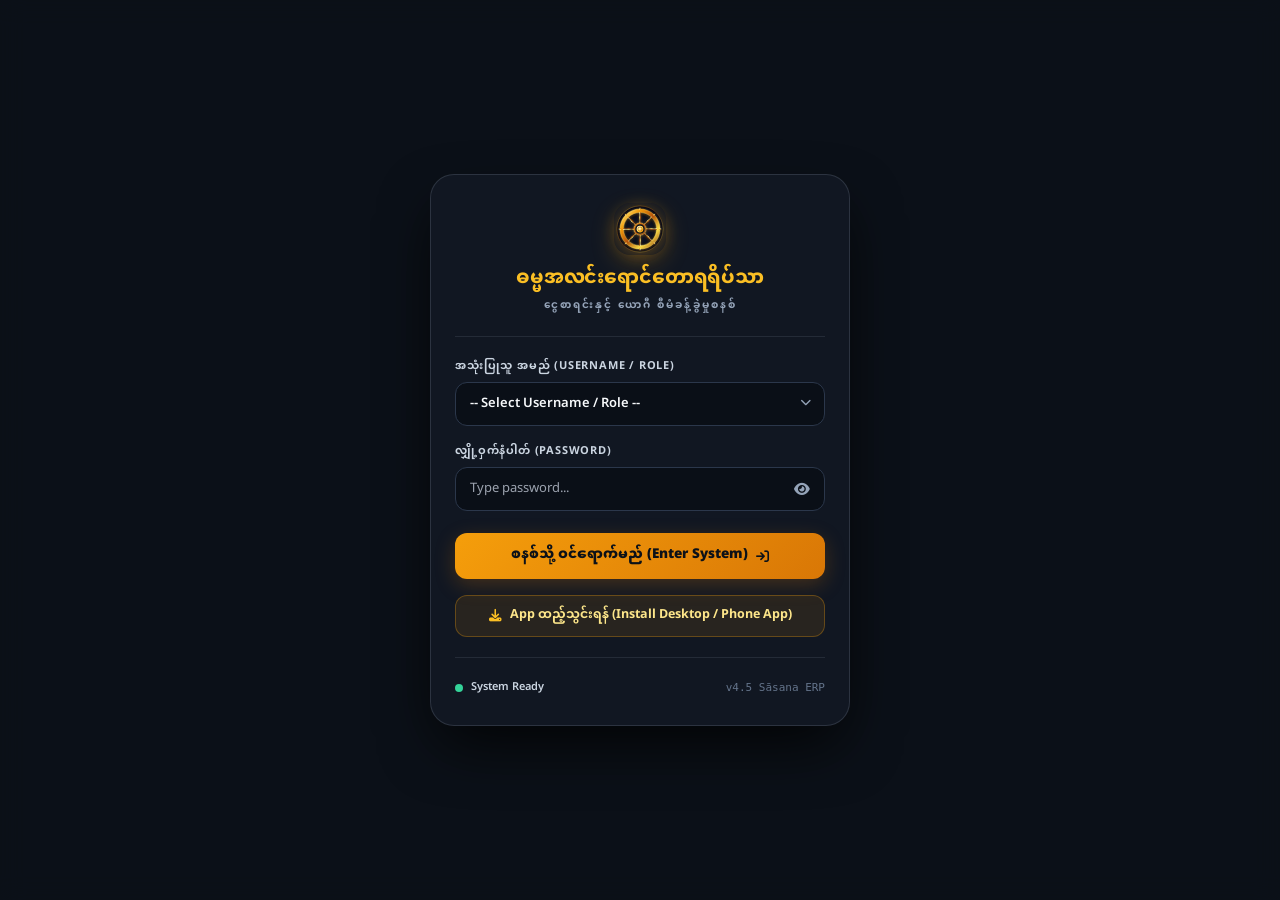
==== commit c58b63be: "index.html" ====
--- a/cashbook-frontend/index.html
+++ b/cashbook-frontend/index.html
@@ -23,17 +23,28 @@
   <link rel="preconnect" href="https://fonts.gstatic.com" crossorigin>
 
   <link rel="stylesheet" href="css/tailwind.build.css">
-  <link rel="stylesheet" href="https://cdnjs.cloudflare.com/ajax/libs/font-awesome/6.7.2/css/all.min.css">
+  <!-- 🌟 Primary Font Awesome (jsDelivr — Myanmar Mobile Friendly) + Auto Fallback to cdnjs -->
+  <script>
+    function loadFaFallback() {
+      if (document.getElementById('fa-fallback-link')) return;
+      var l = document.createElement('link');
+      l.id = 'fa-fallback-link';
+      l.rel = 'stylesheet';
+      l.href = 'https://cdnjs.cloudflare.com/ajax/libs/font-awesome/6.7.2/css/all.min.css';
+      document.head.appendChild(l);
+    }
+  </script>
+  <link rel="stylesheet" href="https://cdn.jsdelivr.net/npm/@fortawesome/fontawesome-free@6.7.2/css/all.min.css" onerror="loadFaFallback()">
   <link href="https://fonts.googleapis.com/css2?family=Noto+Sans+Myanmar:wght@400;500;600;700;800&display=swap" rel="stylesheet">
   <link rel="stylesheet" href="css/style.css">
 
   <style>
-    * { -webkit-tap-highlight-color: transparent; }
+    * { -webkit-tap-highlight-color: transparent; box-sizing: border-box; }
     .overflow-x-auto, .overflow-y-auto { -webkit-overflow-scrolling: touch; }
 
     input:-webkit-autofill,
-    input:-webkit-autofill:hover, 
-    input:-webkit-autofill:focus, 
+    input:-webkit-autofill:hover,
+    input:-webkit-autofill:focus,
     input:-webkit-autofill:active {
       -webkit-box-shadow: 0 0 0 1000px #0a0f17 inset !important;
       -webkit-text-fill-color: #f8fafc !important;
@@ -95,13 +106,19 @@
       background-color: rgba(245, 158, 11, 0.2) !important;
       border-color: rgba(245, 158, 11, 0.5) !important;
     }
+
+    /* 👁️ Password Eye Toggle Hover */
+    .pwd-eye-btn:hover {
+      color: #fbbf24 !important;
+      background-color: rgba(148, 163, 184, 0.1) !important;
+    }
   </style>
 </head>
-<body class="bg-[#0c1118] font-myanmar flex h-screen overflow-hidden text-slate-100 select-none">
+<body class="bg-[#0c1118] font-myanmar flex overflow-hidden text-slate-100 select-none" style="height: 100dvh; width: 100%; max-width: 100vw;">
 
   <!-- 🌟 LOGIN OVERLAY -->
-  <div id="login-overlay" class="fixed inset-0 z-[100] flex items-center justify-center p-4" style="background-color: rgba(12, 17, 24, 0.96) !important; backdrop-filter: blur(12px) !important;">
-    <div style="width: 100% !important; max-width: 420px !important; background-color: #111722 !important; border: 1px solid rgba(148, 163, 184, 0.2) !important; border-radius: 24px !important; padding: 32px 28px !important; box-shadow: 0 25px 60px -12px rgba(0, 0, 0, 0.85) !important; position: relative !important; overflow: hidden !important; margin: auto !important;">
+  <div id="login-overlay" class="fixed inset-0 z-[100] flex items-center justify-center p-4 overflow-y-auto" style="background-color: rgba(12, 17, 24, 0.96) !important; backdrop-filter: blur(12px) !important; padding-top: max(16px, env(safe-area-inset-top)); padding-bottom: max(16px, env(safe-area-inset-bottom));">
+    <div style="width: 100% !important; max-width: 420px !important; background-color: #111722 !important; border: 1px solid rgba(148, 163, 184, 0.2) !important; border-radius: 24px !important; padding: 28px 24px !important; box-shadow: 0 25px 60px -12px rgba(0, 0, 0, 0.85) !important; position: relative !important; overflow: hidden !important; margin: auto !important;">
       
       <div style="text-align: center !important; display: flex !important; flex-direction: column !important; align-items: center !important;">
         <div style="width: 52px !important; height: 52px !important; border-radius: 16px !important; display: flex !important; align-items: center !important; justify-content: center !important; margin-bottom: 12px !important; box-shadow: 0 8px 24px rgba(245, 158, 11, 0.2) !important;">
@@ -125,11 +142,11 @@
           <div style="position: relative !important; width: 100% !important;">
             <select id="login-username" required style="width: 100% !important; height: 44px !important; padding: 0 36px 0 14px !important; background-color: #0a0f17 !important; border: 1px solid #2b374b !important; border-radius: 12px !important; color: #f8fafc !important; font-size: 13px !important; font-weight: 600 !important; outline: none !important; appearance: none !important; -webkit-appearance: none !important; cursor: pointer !important; box-sizing: border-box !important;">
               <option value="" disabled selected>-- Select Username / Role --</option>
-              <option value="Admin">Admin (စီမံအုပ်ချုပ်သူ)</option>
-              <option value="Finance">Finance (ဘဏ္ဍာရေး)</option>
-              <option value="Account">Account (ငွေစာရင်းကိုင်)</option>
-              <option value="Staff">Staff (ရုံးအကူ)</option>
-              <option value="Viewer">Viewer (ကြည့်ရှုသူ)</option>
+              <option value="Admin">Admin</option>
+              <option value="Finance">Finance</option>
+              <option value="Account">Account</option>
+              <option value="Staff">Staff</option>
+              <option value="Viewer">Viewer</option>
             </select>
             <div style="position: absolute !important; right: 14px !important; top: 50% !important; transform: translateY(-50%) !important; pointer-events: none !important; color: #94a3b8 !important; font-size: 11px !important;">
               <i class="fa-solid fa-chevron-down"></i>
@@ -141,18 +158,24 @@
           <label style="font-size: 11px !important; font-weight: 700 !important; text-transform: uppercase !important; letter-spacing: 0.8px !important; color: #cbd5e1 !important; margin: 0 !important;">
             လျှို့ဝှက်နံပါတ် (PASSWORD)
           </label>
-          <input type="password" id="login-password" required placeholder="Type password..." style="width: 100% !important; height: 44px !important; padding: 0 14px !important; background-color: #0a0f17 !important; border: 1px solid #2b374b !important; border-radius: 12px !important; color: #f8fafc !important; font-size: 13px !important; outline: none !important; box-sizing: border-box !important;">
-        </div>
-
-        <div id="login-error" class="hidden" style="color: #fda4af !important; font-size: 11px !important; font-weight: 600 !important; background-color: rgba(136, 19, 55, 0.35) !important; border: 1px solid rgba(244, 63, 94, 0.35) !important; padding: 10px !important; border-radius: 10px !important; text-align: center !important;"></div>
-
-        <button type="submit" style="width: 100% !important; height: 44px !important; margin-top: 6px !important; background: linear-gradient(135deg, #f59e0b 0%, #d97706 100%) !important; color: #0c1118 !important; font-size: 13px !important; font-weight: 900 !important; border: none !important; border-radius: 12px !important; cursor: pointer !important; display: flex !important; align-items: center !important; justify-content: center !important; gap: 8px !important; box-shadow: 0 6px 20px rgba(217, 119, 6, 0.25) !important; outline: none !important;">
+          <!-- 👁️ Password Input with Show / Hide Toggle Button -->
+          <div style="position: relative !important; width: 100% !important;">
+            <input type="password" id="login-password" required autocomplete="current-password" placeholder="Type password..." style="width: 100% !important; height: 44px !important; padding: 0 44px 0 14px !important; background-color: #0a0f17 !important; border: 1px solid #2b374b !important; border-radius: 12px !important; color: #f8fafc !important; font-size: 13px !important; outline: none !important; box-sizing: border-box !important;">
+            <button type="button" class="pwd-eye-btn" onclick="togglePasswordVisibility('login-password', this)" title="လျှို့ဝှက်နံပါတ် ကြည့်ရန်" aria-label="Show password" style="position: absolute !important; right: 4px !important; top: 50% !important; transform: translateY(-50%) !important; width: 38px !important; height: 38px !important; border-radius: 9px !important; background: transparent !important; border: none !important; color: #94a3b8 !important; cursor: pointer !important; display: flex !important; align-items: center !important; justify-content: center !important; font-size: 14px !important; transition: all 0.15s ease !important;">
+              <i class="fa-solid fa-eye"></i>
+            </button>
+          </div>
+        </div>
+
+        <div id="login-error" class="hidden" style="color: #fda4af !important; font-size: 11.5px !important; font-weight: 600 !important; background-color: rgba(136, 19, 55, 0.35) !important; border: 1px solid rgba(244, 63, 94, 0.35) !important; padding: 10px 12px !important; border-radius: 10px !important; text-align: center !important; line-height: 1.55 !important;"></div>
+
+        <button type="submit" style="width: 100% !important; height: 46px !important; margin-top: 6px !important; background: linear-gradient(135deg, #f59e0b 0%, #d97706 100%) !important; color: #0c1118 !important; font-size: 13.5px !important; font-weight: 900 !important; border: none !important; border-radius: 12px !important; cursor: pointer !important; display: flex !important; align-items: center !important; justify-content: center !important; gap: 8px !important; box-shadow: 0 6px 20px rgba(217, 119, 6, 0.25) !important; outline: none !important;">
           <span>စနစ်သို့ ဝင်ရောက်မည် (Enter System)</span>
           <i class="fa-solid fa-arrow-right-to-bracket" style="font-size: 13px !important;"></i>
         </button>
 
         <!-- 📲 One-Click Install App Button (Auto-shown when installable) -->
-        <button type="button" id="login-install-btn" onclick="triggerPwaInstall()" class="hidden pwa-install-btn" style="width: 100% !important; height: 40px !important; background-color: rgba(245, 158, 11, 0.1) !important; color: #fde68a !important; font-size: 12.5px !important; font-weight: 700 !important; border: 1px solid rgba(245, 158, 11, 0.3) !important; border-radius: 12px !important; cursor: pointer !important; display: flex !important; align-items: center !important; justify-content: center !important; gap: 8px !important; outline: none !important;">
+        <button type="button" id="login-install-btn" onclick="triggerPwaInstall()" class="hidden pwa-install-btn" style="width: 100% !important; height: 42px !important; background-color: rgba(245, 158, 11, 0.1) !important; color: #fde68a !important; font-size: 12.5px !important; font-weight: 700 !important; border: 1px solid rgba(245, 158, 11, 0.3) !important; border-radius: 12px !important; cursor: pointer !important; display: flex !important; align-items: center !important; justify-content: center !important; gap: 8px !important; outline: none !important;">
           <i class="fa-solid fa-download" style="color: #fbbf24 !important;"></i>
           <span>App ထည့်သွင်းရန် (Install Desktop / Phone App)</span>
         </button>
@@ -165,20 +188,20 @@
           <span style="width: 8px !important; height: 8px !important; border-radius: 50% !important; background-color: #34d399 !important;"></span>
           <span style="font-weight: 600 !important; color: #cbd5e1 !important;">System Ready</span>
         </div>
-        <span style="font-family: monospace !important; font-size: 11px !important; color: #64748b !important;">v4.2 Sāsana ERP</span>
+        <span style="font-family: monospace !important; font-size: 11px !important; color: #64748b !important;">v4.5 Sāsana ERP</span>
       </div>
 
     </div>
   </div>
 
   <!-- MAIN WORKSPACE -->
-  <div id="erp-workspace" class="hidden flex h-full w-full relative">
+  <div id="erp-workspace" class="hidden flex h-full w-full relative" style="min-width: 0; max-width: 100vw; overflow: hidden;">
     
     <!-- Mobile Sidebar Backdrop Overlay -->
     <div id="sidebar-overlay" onclick="closeMobileSidebar()" class="fixed inset-0 bg-slate-950/80 backdrop-blur-xs z-30 hidden md:hidden transition-opacity"></div>
 
     <!-- Responsive Sidebar Navigation -->
-    <aside id="main-sidebar" class="fixed md:static inset-y-0 left-0 z-40 w-64 bg-[#111722] border-r flex flex-col h-full shadow-2xl shrink-0 transform -translate-x-full md:translate-x-0 transition-transform duration-300 ease-in-out" style="border-color: rgba(148, 163, 184, 0.14);">
+    <aside id="main-sidebar" class="fixed md:static inset-y-0 left-0 z-40 w-64 bg-[#111722] border-r flex flex-col h-full shadow-2xl shrink-0 transform -translate-x-full md:translate-x-0 transition-transform duration-300 ease-in-out" style="border-color: rgba(148, 163, 184, 0.14); padding-top: env(safe-area-inset-top); padding-bottom: env(safe-area-inset-bottom);">
       
       <!-- Sidebar Header -->
       <div class="h-[64px] px-4 flex items-center justify-between text-slate-100 shrink-0" style="background-color:#111722;border-bottom:1px solid rgba(148, 163, 184, 0.14);">
@@ -266,32 +289,32 @@
       </div>
     </aside>
 
-    <!-- Main Content Work Area -->
-    <div class="flex-1 flex flex-col overflow-hidden w-full">
-      <header class="h-[64px] px-3 sm:px-6 flex justify-between items-center z-10 shrink-0 gap-2 sm:gap-4" style="background-color:#111722;border-bottom:1px solid rgba(148,163,184,0.14);">
+    <!-- Main Content Work Area (min-width: 0 prevents iPhone/Android right-edge clipping!) -->
+    <div id="main-column" class="flex-1 flex flex-col overflow-hidden w-full" style="min-width: 0; max-width: 100%;">
+      <header id="main-header" class="px-3 sm:px-6 flex justify-between items-center z-10 shrink-0 gap-2 sm:gap-4" style="background-color:#111722;border-bottom:1px solid rgba(148,163,184,0.14); padding-top: env(safe-area-inset-top); min-height: calc(58px + env(safe-area-inset-top));">
         
         <!-- Left Title & Menu Button -->
         <div class="flex items-center gap-2.5 sm:gap-3 min-w-0">
-          <button id="mobile-menu-btn" class="md:hidden text-slate-300 hover:text-white p-2 rounded-lg cursor-pointer shrink-0" style="background:#161e2c;border:1px solid rgba(148,163,184,0.2);" title="Open Menu">
+          <button id="mobile-menu-btn" class="md:hidden text-slate-300 hover:text-white rounded-lg cursor-pointer shrink-0 flex items-center justify-center" style="width:38px;height:38px;background:#161e2c;border:1px solid rgba(148,163,184,0.2);" title="Open Menu">
             <i class="fa-solid fa-bars text-base"></i>
           </button>
           <h1 id="page-title" class="text-sm md:text-lg font-extrabold text-slate-100 tracking-wide truncate">Home Dashboard</h1>
         </div>
 
-        <!-- 🌟 နိုင်ငံတကာ စံနှုန်းမီ Minimal Borderless Header Utility Bar -->
-        <div class="flex items-center shrink-0" style="gap: 12px;">
+        <!-- 🌟 Minimal Borderless Header Utility Bar -->
+        <div class="flex items-center shrink-0" style="gap: 10px;">
           
-          <!-- ၁။ Offline Sync Error Badge (Failed ဖြစ်မှသာ ပေါ်မည်) -->
+          <!-- ၁။ Offline Sync Error Badge -->
           <div id="sync-error-badge" class="hidden h-8 px-2.5 rounded-lg text-xs font-bold text-rose-300 bg-rose-500/10 border border-rose-500/30 items-center gap-1.5 shrink-0 cursor-pointer" onclick="if(typeof window.retryFailedSync === 'function') window.retryFailedSync();" title="မအောင်မြင်သော စာရင်းများ ပြန်လည်ပေးပို့ရန် နှိပ်ပါ">
             <i class="fa-solid fa-cloud-arrow-up animate-pulse"></i>
             <span class="hidden sm:inline">Sync Failed: <span id="sync-failed-count">0</span></span>
             <span class="sm:hidden"><span id="sync-failed-count-mobile">0</span></span>
           </div>
 
-          <!-- ၂။ Borderless Wifi Icon (Icon သီးသန့်) -->
+          <!-- ၂။ Borderless Wifi Icon -->
           <div id="network-status-badge" style="display:flex;align-items:center;justify-content:center;padding:4px;" title="Network Status"></div>
 
-          <!-- ၃။ Date & Time (Borderless Calm Slate, Hidden on narrow mobile) -->
+          <!-- ၃။ Date & Time -->
           <div class="header-clock-wrap">
             <div class="header-divider"></div>
             <span id="live-clock-display" class="font-mono whitespace-nowrap" style="font-size:12px;color:#94a3b8;font-weight:500;">--</span>
@@ -299,8 +322,8 @@
 
           <div class="header-divider"></div>
 
-          <!-- ၄။ User Role Only (Borderless Clean Avatar + Admin) -->
-          <div id="user-badge" style="display:flex;align-items:center;gap:8px;padding:2px 4px;">
+          <!-- ၄။ User Role Only -->
+          <div id="user-badge" style="display:flex;align-items:center;gap:6px;padding:2px 2px;">
             <div style="width:26px;height:26px;border-radius:9999px;background:rgba(245,158,11,0.14);color:#fbbf24;display:flex;align-items:center;justify-content:center;font-size:11px;font-weight:800;flex-shrink:0;" id="user-avatar-initial">
               <i class="fa-solid fa-user-shield"></i>
             </div>
@@ -310,8 +333,8 @@
         </div>
       </header>
 
-      <main id="main-content" class="p-3 sm:p-6 overflow-y-auto flex-1 bg-[#0c1118] relative">
-        <div id="view-container"></div>
+      <main id="main-content" class="p-3 sm:p-6 overflow-y-auto flex-1 bg-[#0c1118] relative" style="min-width: 0; max-width: 100%; overflow-x: hidden; padding-bottom: calc(20px + env(safe-area-inset-bottom));">
+        <div id="view-container" style="min-width: 0; max-width: 100%;"></div>
       </main>
     </div>
   </div>
@@ -332,7 +355,13 @@
       </div>
       <form id="reauth-form" onsubmit="handleReAuthSubmit(event)" style="display: flex; flex-direction: column; gap: 14px;">
         <div style="text-align: center; font-size: 13px; color: #cbd5e1; font-weight: 700;" id="reauth-username-display">User</div>
-        <input type="password" id="reauth-password" required placeholder="လျှို့ဝှက်နံပါတ် (Password) အား ရိုက်ထည့်ပါ" style="width: 100%; height: 42px; padding: 0 14px; background-color: #0a0f17; border: 1px solid #2b374b; border-radius: 10px; color: #f8fafc; font-size: 13px; outline: none;" class="focus:border-amber-400">
+        <!-- 👁️ Re-Auth Password with Show / Hide Toggle -->
+        <div style="position: relative; width: 100%;">
+          <input type="password" id="reauth-password" required autocomplete="current-password" placeholder="လျှို့ဝှက်နံပါတ် (Password) အား ရိုက်ထည့်ပါ" style="width: 100%; height: 42px; padding: 0 42px 0 14px; background-color: #0a0f17; border: 1px solid #2b374b; border-radius: 10px; color: #f8fafc; font-size: 13px; outline: none; box-sizing: border-box;" class="focus:border-amber-400">
+          <button type="button" class="pwd-eye-btn" onclick="togglePasswordVisibility('reauth-password', this)" title="လျှို့ဝှက်နံပါတ် ကြည့်ရန်" aria-label="Show password" style="position: absolute; right: 4px; top: 50%; transform: translateY(-50%); width: 34px; height: 34px; border-radius: 8px; background: transparent; border: none; color: #94a3b8; cursor: pointer; display: flex; align-items: center; justify-content: center; font-size: 13px;">
+            <i class="fa-solid fa-eye"></i>
+          </button>
+        </div>
         <div id="reauth-error" class="hidden" style="color: #fda4af; font-size: 11px; font-weight: 600; text-align: center;"></div>
         <div style="display: flex; gap: 10px; margin-top: 8px;">
           <button type="button" onclick="cancelReAuth()" style="flex: 1; padding: 10px; border-radius: 10px; background-color: #1e293b; color: #cbd5e1; font-size: 12px; font-weight: 700; border: none; cursor: pointer;">Cancel / Logout</button>
@@ -342,7 +371,7 @@
     </div>
   </div>
 
-  <!-- 📲 Safari / Manual Install Guide Modal (iPhone / iPad / Mac Safari) -->
+  <!-- 📲 Safari / Firefox / Manual Install Guide Modal -->
   <div id="pwa-guide-modal" class="fixed inset-0 flex items-center justify-center p-4 hidden" style="z-index: 210; background-color: rgba(12, 17, 24, 0.92); backdrop-filter: blur(8px);" onclick="if(event.target === this) closePwaGuideModal()">
     <div style="width: 100%; max-width: 390px; background-color: #111722; border: 1px solid rgba(245, 158, 11, 0.3); border-radius: 20px; padding: 24px; box-shadow: 0 25px 60px -12px rgba(0, 0, 0, 0.85);">
       <div style="display: flex; align-items: center; justify-content: space-between; margin-bottom: 14px;">
@@ -372,8 +401,23 @@
   <script src="js/report-system.js" defer></script>
   <script src="js/app.js" defer></script>
 
-  <!-- 🌟 Real-Time Live Clock, Network Status & Smart PWA Installer -->
+  <!-- 🌟 Live Clock, Network Status, Font Awesome Self-Heal & Smart PWA Installer -->
   <script>
+    // Verify Font Awesome actually loaded on mobile; fallback automatically if blocked
+    window.addEventListener('load', function () {
+      setTimeout(function () {
+        try {
+          var probe = document.createElement('i');
+          probe.className = 'fa-solid fa-house';
+          probe.style.cssText = 'position:absolute;visibility:hidden;pointer-events:none;';
+          document.body.appendChild(probe);
+          var fam = window.getComputedStyle(probe).fontFamily || '';
+          probe.remove();
+          if (!fam.includes('Font Awesome')) loadFaFallback();
+        } catch (_) {}
+      }, 1500);
+    });
+
     function updateNetworkStatus() {
       const badge = document.getElementById('network-status-badge');
       if (!badge) return;
@@ -449,7 +493,6 @@
       if (sidebarWrap) sidebarWrap.classList.toggle('hidden', !show);
     }
 
-    // Native Chrome / Edge / Android Install Prompt
     window.addEventListener('beforeinstallprompt', (e) => {
       e.preventDefault();
       deferredInstallPrompt = e;
@@ -466,7 +509,6 @@
       }
     });
 
-    // Show button on iOS Safari, Mac Safari & Firefox when not yet installed
     window.addEventListener('load', () => {
       if (isAppInstalledStandalone()) {
         setInstallButtonsVisible(false);
@@ -486,7 +528,6 @@
         return;
       }
 
-      // Guide Modal for Safari & Firefox
       const modal = document.getElementById('pwa-guide-modal');
       const body = document.getElementById('pwa-guide-body');
       if (!modal || !body) return;
@@ -511,7 +552,6 @@
           <div style="display:flex;flex-direction:column;gap:10px;">
             <div>၁။ Firefox အပေါ် Address bar ညာဘက်ထောင့်က <b style="color:#fbbf24;">"Add tab to taskbar"</b> (Web App) ခလုတ်ကို နှိပ်ပါ။</div>
             <div>၂။ Windows Taskbar နဲ့ Start Menu မှာ App Icon အစစ်လို တန်းထွက်လာပါမယ်။</div>
-            <div style="font-size:11.5px;color:#94a3b8;">*(ခလုတ်မတွေ့ပါက Firefox ကို နောက်ဆုံး Version သို့ Update လုပ်ပါ)*</div>
           </div>`;
       } else if (isFirefoxBrowser()) {
         body.innerHTML = `
--- a/cashbook-frontend/css/style.css
+++ b/cashbook-frontend/css/style.css
@@ -1,7 +1,7 @@
 /* ===================================================================
-   css/style.css - Sāsana ERP Calm Matte Obsidian Theme (v4.1)
+   css/style.css - Sāsana ERP Calm Matte Obsidian Theme (v4.3)
    Eye-Comfort Edition: 60-30-10 Neutral Charcoal Slate + Soft Gold Accent
-   Enhanced Table Readability, Consolidated Dashboard Pills & Mobile Safe
+   Pixel-Aligned System Control Center, Compact Dashboard Fit & Mobile Safe
    =================================================================== */
 
 :root {
@@ -135,10 +135,10 @@
   border: 1px solid var(--border-subtle) !important;
   border-radius: 1rem !important;
   box-shadow: 0 8px 20px -6px rgba(0, 0, 0, 0.45) !important;
-  padding: 1rem 1.15rem !important;
+  padding: 0.85rem 1.05rem !important;
   display: flex !important;
   align-items: center !important;
-  gap: 1rem !important;
+  gap: 0.9rem !important;
   transition: border-color 0.2s ease;
 }
 
@@ -279,7 +279,7 @@
   padding: 14px 14px;
   font-size: 13.5px !important;
   font-weight: 700 !important;
-  color: #94a3b8 !important; /* Calm Slate Header instead of bright yellow */
+  color: #94a3b8 !important;
   border-bottom: 1px solid rgba(148, 163, 184, 0.18) !important;
   white-space: nowrap !important;
   letter-spacing: 0.02em;
@@ -307,27 +307,28 @@
   background-color: rgba(148, 163, 184, 0.06) !important;
 }
 
-/* 🌟 Dashboard Tables: Extra-Clear Executive Typography & Bank/Cash Pills */
+/* 🌟 Dashboard Tables: Crisp Executive Font + Compact Row Fit */
 #home-bank-table table thead th,
 #home-padetha-table table thead th,
 #home-yogi-table table thead th {
   font-size: 14px !important;
-  padding: 15px 14px !important;
+  padding: 11px 14px !important;
 }
 
 #home-bank-table table tbody td,
 #home-padetha-table table tbody td,
 #home-yogi-table table tbody td {
   font-size: 15.5px !important;
-  padding: 14px 14px !important;
+  padding: 9.5px 14px !important;
+  line-height: 1.55 !important;
 }
 
 .dash-total-badge {
   display: inline-block;
-  padding: 4px 12px;
+  padding: 3px 12px;
   border-radius: 8px;
   font-size: 16px !important;
-  line-height: 1.4 !important;
+  line-height: 1.35 !important;
 }
 
 .dash-name-wrap {
@@ -387,6 +388,323 @@
 
 .dash-cell-link:hover {
   background-color: rgba(245, 158, 11, 0.08) !important;
+}
+
+/* ===================================================================
+   ⚙️ SYSTEM CONTROL CENTER (စနစ်စီမံမှု Tab) — Symmetrical Executive Grid
+   =================================================================== */
+.sys-grid-4 {
+  display: grid;
+  grid-template-columns: repeat(1, minmax(0, 1fr));
+  gap: 14px;
+  align-items: stretch;
+}
+
+@media (min-width: 640px) {
+  .sys-grid-4 {
+    grid-template-columns: repeat(2, minmax(0, 1fr));
+  }
+}
+
+@media (min-width: 1100px) {
+  .sys-grid-4 {
+    grid-template-columns: repeat(4, minmax(0, 1fr));
+  }
+}
+
+.sys-grid-2 {
+  display: grid;
+  grid-template-columns: repeat(1, minmax(0, 1fr));
+  gap: 14px;
+  align-items: stretch;
+}
+
+@media (min-width: 860px) {
+  .sys-grid-2 {
+    grid-template-columns: repeat(2, minmax(0, 1fr));
+  }
+}
+
+.sys-btn-grid-2 {
+  display: grid;
+  grid-template-columns: repeat(1, minmax(0, 1fr));
+  gap: 10px;
+}
+
+@media (min-width: 480px) {
+  .sys-btn-grid-2 {
+    grid-template-columns: repeat(2, minmax(0, 1fr));
+  }
+}
+
+.sys-card {
+  background: linear-gradient(160deg, #121a28 0%, #0c121c 100%);
+  border: 1px solid rgba(148, 163, 184, 0.15);
+  border-radius: 16px;
+  padding: 16px 18px;
+  box-shadow: 0 8px 22px -10px rgba(0, 0, 0, 0.65);
+  display: flex;
+  flex-direction: column;
+  gap: 12px;
+  height: 100%;
+  box-sizing: border-box;
+  transition: border-color 0.2s ease;
+}
+
+.sys-card:hover {
+  border-color: rgba(148, 163, 184, 0.3);
+}
+
+.sys-card-header {
+  display: flex;
+  align-items: center;
+  justify-content: space-between;
+  gap: 10px;
+  min-height: 34px;
+}
+
+.sys-card-title {
+  font-size: 13.5px;
+  font-weight: 800;
+  color: #f1f5f9;
+  display: flex;
+  align-items: center;
+  gap: 10px;
+  margin: 0;
+  line-height: 1.35;
+}
+
+.sys-icon-box {
+  width: 32px;
+  height: 32px;
+  border-radius: 9px;
+  display: inline-flex;
+  align-items: center;
+  justify-content: center;
+  font-size: 13px;
+  flex-shrink: 0;
+}
+
+.sys-icon-sky {
+  background-color: rgba(56, 189, 248, 0.12);
+  color: #38bdf8;
+  border: 1px solid rgba(56, 189, 248, 0.22);
+}
+
+.sys-icon-emerald {
+  background-color: rgba(16, 185, 129, 0.12);
+  color: #34d399;
+  border: 1px solid rgba(16, 185, 129, 0.22);
+}
+
+.sys-icon-gold {
+  background-color: rgba(245, 158, 11, 0.12);
+  color: #fbbf24;
+  border: 1px solid rgba(245, 158, 11, 0.24);
+}
+
+.sys-icon-rose {
+  background-color: rgba(244, 63, 94, 0.12);
+  color: #fb7185;
+  border: 1px solid rgba(244, 63, 94, 0.22);
+}
+
+.sys-card-desc {
+  margin: 0;
+  font-size: 12px;
+  color: #94a3b8;
+  line-height: 1.65;
+}
+
+.sys-card-footer {
+  margin-top: auto;
+  padding-top: 10px;
+  border-top: 1px solid rgba(148, 163, 184, 0.1);
+  font-size: 11.5px;
+  color: #94a3b8;
+  display: flex;
+  align-items: center;
+  justify-content: space-between;
+  gap: 8px;
+}
+
+.sys-tag {
+  display: inline-flex;
+  align-items: center;
+  padding: 2px 8px;
+  border-radius: 6px;
+  font-size: 10.5px;
+  font-weight: 700;
+  background-color: rgba(148, 163, 184, 0.1);
+  color: #cbd5e1;
+  border: 1px solid rgba(148, 163, 184, 0.16);
+  white-space: nowrap;
+}
+
+.sys-metric-value {
+  font-family: ui-monospace, SFMono-Regular, Menlo, Monaco, Consolas, monospace;
+  font-size: 21px;
+  font-weight: 800;
+  color: #f8fafc;
+  line-height: 1.2;
+  letter-spacing: -0.02em;
+}
+
+.sys-metric-sub {
+  font-size: 11.5px;
+  color: #94a3b8;
+  display: flex;
+  justify-content: space-between;
+  align-items: center;
+  gap: 8px;
+}
+
+.sys-stat-row {
+  display: flex;
+  justify-content: space-between;
+  align-items: center;
+  padding: 4px 0;
+  font-size: 12px;
+  color: #94a3b8;
+  border-bottom: 1px dashed rgba(148, 163, 184, 0.1);
+}
+
+.sys-stat-row:last-child {
+  border-bottom: none;
+}
+
+.sys-progress-track {
+  width: 100%;
+  height: 7px;
+  background-color: rgba(148, 163, 184, 0.14);
+  border-radius: 9999px;
+  overflow: hidden;
+}
+
+.sys-progress-bar {
+  height: 100%;
+  width: 0%;
+  border-radius: 9999px;
+  transition: width 0.55s cubic-bezier(0.4, 0, 0.2, 1), background-color 0.3s ease;
+  background: linear-gradient(90deg, #10b981, #34d399);
+}
+
+.sys-progress-bar.is-sky {
+  background: linear-gradient(90deg, #0284c7, #38bdf8);
+}
+
+.sys-progress-bar.is-warn {
+  background: linear-gradient(90deg, #d97706, #fbbf24);
+}
+
+.sys-progress-bar.is-danger {
+  background: linear-gradient(90deg, #e11d48, #fb7185);
+}
+
+.sys-select {
+  height: 34px;
+  padding: 0 12px;
+  background-color: #080d16;
+  border: 1px solid rgba(245, 158, 11, 0.35);
+  border-radius: 9px;
+  color: #fde68a;
+  font-size: 12px;
+  font-weight: 700;
+  outline: none;
+  cursor: pointer;
+}
+
+.sys-select:focus {
+  border-color: #fbbf24;
+}
+
+.sys-action-btn {
+  display: inline-flex;
+  align-items: center;
+  justify-content: center;
+  gap: 8px;
+  height: 40px;
+  padding: 0 14px;
+  border-radius: 10px;
+  font-size: 12.5px;
+  font-weight: 700;
+  text-decoration: none;
+  cursor: pointer;
+  border: 1px solid transparent;
+  transition: all 0.18s ease;
+  white-space: nowrap;
+  box-sizing: border-box;
+  width: 100%;
+}
+
+.sys-action-btn:disabled {
+  opacity: 0.45;
+  cursor: not-allowed;
+}
+
+.sys-btn-gold {
+  background: linear-gradient(135deg, #f59e0b 0%, #d97706 100%);
+  color: #0c1118;
+  font-weight: 800;
+}
+
+.sys-btn-gold:hover:not(:disabled) {
+  filter: brightness(1.08);
+}
+
+.sys-btn-sky {
+  background-color: rgba(56, 189, 248, 0.1);
+  border-color: rgba(56, 189, 248, 0.28);
+  color: #7dd3fc;
+}
+
+.sys-btn-sky:hover:not(:disabled) {
+  background-color: rgba(56, 189, 248, 0.2);
+  color: #e0f2fe;
+}
+
+.sys-btn-emerald {
+  background-color: rgba(16, 185, 129, 0.1);
+  border-color: rgba(16, 185, 129, 0.28);
+  color: #6ee7b7;
+}
+
+.sys-btn-emerald:hover:not(:disabled) {
+  background-color: rgba(16, 185, 129, 0.2);
+  color: #d1fae5;
+}
+
+.sys-btn-slate {
+  background-color: #161e2c;
+  border-color: rgba(148, 163, 184, 0.22);
+  color: #e2e8f0;
+}
+
+.sys-btn-slate:hover:not(:disabled) {
+  background-color: #1f2b3f;
+  border-color: rgba(245, 158, 11, 0.4);
+  color: #fde68a;
+}
+
+.sys-btn-rose {
+  background-color: rgba(244, 63, 94, 0.1);
+  border-color: rgba(244, 63, 94, 0.28);
+  color: #fda4af;
+}
+
+.sys-btn-rose:hover:not(:disabled) {
+  background-color: rgba(244, 63, 94, 0.2);
+  color: #ffe4e6;
+}
+
+.sys-status-box {
+  padding: 11px 14px;
+  border-radius: 12px;
+  font-size: 12.5px;
+  line-height: 1.6;
+  background-color: rgba(15, 23, 42, 0.85);
+  border: 1px solid rgba(148, 163, 184, 0.18);
+  color: #cbd5e1;
 }
 
 .line-clamp-2 {
@@ -456,7 +774,7 @@
   #home-bank-table table tbody td,
   #home-padetha-table table tbody td,
   #home-yogi-table table tbody td {
-    padding: 11px 12px !important;
+    padding: 10px 12px !important;
     font-size: 14px !important;
   }
 }
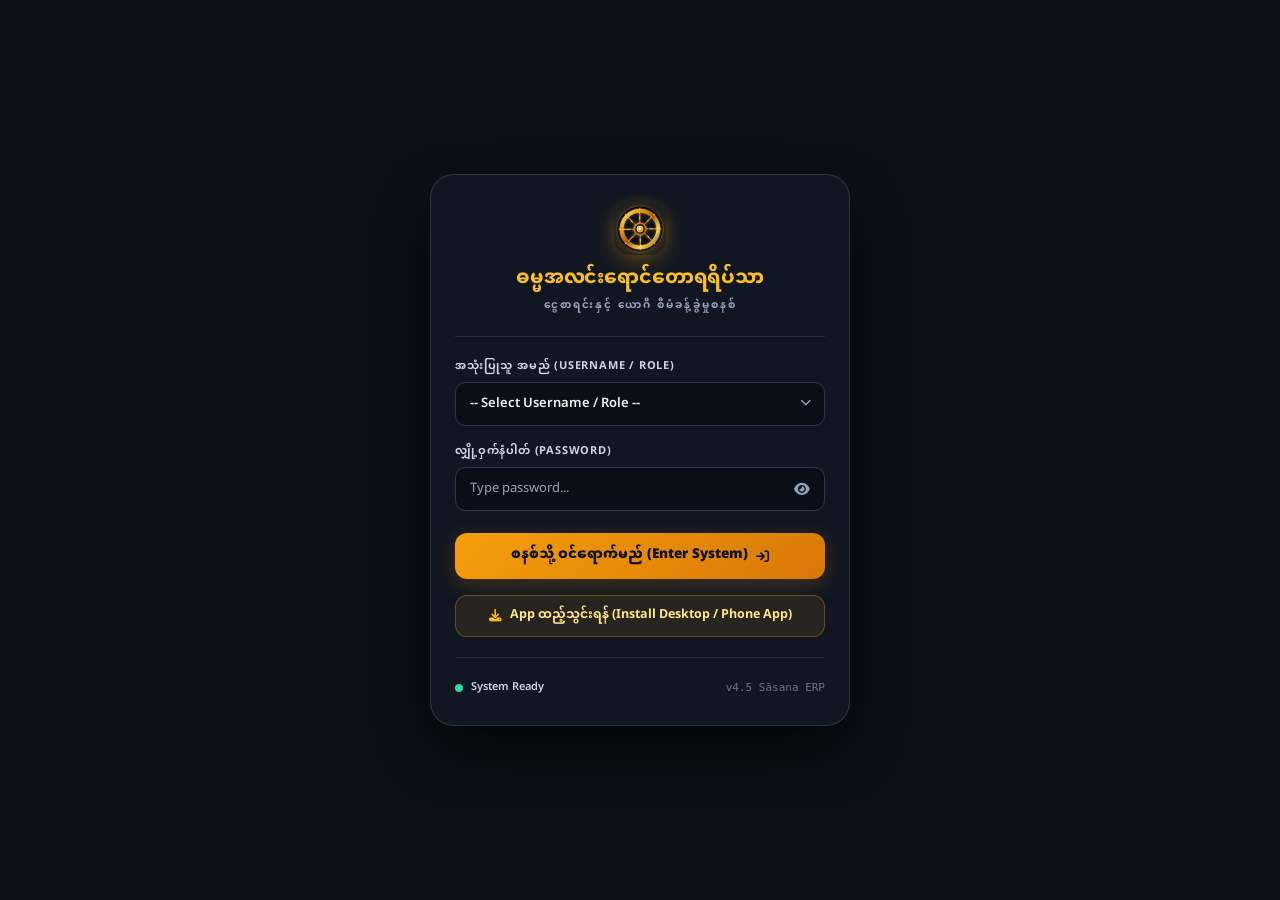
==== commit f922598e: "index.html" ====
--- a/cashbook-frontend/index.html
+++ b/cashbook-frontend/index.html
@@ -140,7 +140,7 @@
             အသုံးပြုသူ အမည် (USERNAME / ROLE)
           </label>
           <div style="position: relative !important; width: 100% !important;">
-            <select id="login-username" required style="width: 100% !important; height: 44px !important; padding: 0 36px 0 14px !important; background-color: #0a0f17 !important; border: 1px solid #2b374b !important; border-radius: 12px !important; color: #f8fafc !important; font-size: 13px !important; font-weight: 600 !important; outline: none !important; appearance: none !important; -webkit-appearance: none !important; cursor: pointer !important; box-sizing: border-box !important;">
+            <select id="login-username" required style="width: 100%; height: 44px; padding: 0 36px 0 14px; background-color: #0a0f17; border: 1px solid #2b374b; border-radius: 12px; color: #f8fafc; font-size: 13px; font-weight: 600; outline: none; appearance: none; -webkit-appearance: none; cursor: pointer; box-sizing: border-box;">
               <option value="" disabled selected>-- Select Username / Role --</option>
               <option value="Admin">Admin</option>
               <option value="Finance">Finance</option>
@@ -158,9 +158,9 @@
           <label style="font-size: 11px !important; font-weight: 700 !important; text-transform: uppercase !important; letter-spacing: 0.8px !important; color: #cbd5e1 !important; margin: 0 !important;">
             လျှို့ဝှက်နံပါတ် (PASSWORD)
           </label>
-          <!-- 👁️ Password Input with Show / Hide Toggle Button -->
+          <!-- 👁️ Password Input (16px on Mobile -> Zero iPhone Auto-Zoom!) -->
           <div style="position: relative !important; width: 100% !important;">
-            <input type="password" id="login-password" required autocomplete="current-password" placeholder="Type password..." style="width: 100% !important; height: 44px !important; padding: 0 44px 0 14px !important; background-color: #0a0f17 !important; border: 1px solid #2b374b !important; border-radius: 12px !important; color: #f8fafc !important; font-size: 13px !important; outline: none !important; box-sizing: border-box !important;">
+            <input type="password" id="login-password" required autocomplete="current-password" placeholder="Type password..." style="width: 100%; height: 44px; padding: 0 44px 0 14px; background-color: #0a0f17; border: 1px solid #2b374b; border-radius: 12px; color: #f8fafc; font-size: 13px; outline: none; box-sizing: border-box;">
             <button type="button" class="pwd-eye-btn" onclick="togglePasswordVisibility('login-password', this)" title="လျှို့ဝှက်နံပါတ် ကြည့်ရန်" aria-label="Show password" style="position: absolute !important; right: 4px !important; top: 50% !important; transform: translateY(-50%) !important; width: 38px !important; height: 38px !important; border-radius: 9px !important; background: transparent !important; border: none !important; color: #94a3b8 !important; cursor: pointer !important; display: flex !important; align-items: center !important; justify-content: center !important; font-size: 14px !important; transition: all 0.15s ease !important;">
               <i class="fa-solid fa-eye"></i>
             </button>
@@ -289,7 +289,7 @@
       </div>
     </aside>
 
-    <!-- Main Content Work Area (min-width: 0 prevents iPhone/Android right-edge clipping!) -->
+    <!-- Main Content Work Area -->
     <div id="main-column" class="flex-1 flex flex-col overflow-hidden w-full" style="min-width: 0; max-width: 100%;">
       <header id="main-header" class="px-3 sm:px-6 flex justify-between items-center z-10 shrink-0 gap-2 sm:gap-4" style="background-color:#111722;border-bottom:1px solid rgba(148,163,184,0.14); padding-top: env(safe-area-inset-top); min-height: calc(58px + env(safe-area-inset-top));">
         
@@ -347,7 +347,7 @@
 
   <!-- 🌟 Soft Re-Authentication Modal -->
   <div id="reauth-modal" class="fixed inset-0 flex items-center justify-center p-4 hidden" style="z-index: 200; background-color: rgba(12, 17, 24, 0.92); backdrop-filter: blur(8px);">
-    <div style="width: 100%; max-width: 380px; background-color: #111722; border: 1px solid rgba(148, 163, 184, 0.22); border-radius: 20px; padding: 24px; box-shadow: 0 25px 60px -12px rgba(0, 0, 0, 0.85);">
+    <div style="width: 100%; max-width: 380px; max-height: 90dvh; overflow-y: auto; background-color: #111722; border: 1px solid rgba(148, 163, 184, 0.22); border-radius: 20px; padding: 24px; box-shadow: 0 25px 60px -12px rgba(0, 0, 0, 0.85);">
       <div style="text-align: center; margin-bottom: 20px;">
         <i class="fa-solid fa-lock text-amber-400 text-3xl mb-3"></i>
         <h2 style="font-size: 16px; font-weight: 800; color: #f8fafc; margin: 0;">Session သက်တမ်းကုန်သွားပါပြီ</h2>
@@ -373,7 +373,7 @@
 
   <!-- 📲 Safari / Firefox / Manual Install Guide Modal -->
   <div id="pwa-guide-modal" class="fixed inset-0 flex items-center justify-center p-4 hidden" style="z-index: 210; background-color: rgba(12, 17, 24, 0.92); backdrop-filter: blur(8px);" onclick="if(event.target === this) closePwaGuideModal()">
-    <div style="width: 100%; max-width: 390px; background-color: #111722; border: 1px solid rgba(245, 158, 11, 0.3); border-radius: 20px; padding: 24px; box-shadow: 0 25px 60px -12px rgba(0, 0, 0, 0.85);">
+    <div style="width: 100%; max-width: 390px; max-height: 90dvh; overflow-y: auto; background-color: #111722; border: 1px solid rgba(245, 158, 11, 0.3); border-radius: 20px; padding: 24px; box-shadow: 0 25px 60px -12px rgba(0, 0, 0, 0.85);">
       <div style="display: flex; align-items: center; justify-content: space-between; margin-bottom: 14px;">
         <div style="display: flex; align-items: center; gap: 10px;">
           <img src="favicon.svg" alt="Icon" style="width: 32px; height: 32px;">
@@ -403,7 +403,6 @@
 
   <!-- 🌟 Live Clock, Network Status, Font Awesome Self-Heal & Smart PWA Installer -->
   <script>
-    // Verify Font Awesome actually loaded on mobile; fallback automatically if blocked
     window.addEventListener('load', function () {
       setTimeout(function () {
         try {
--- a/cashbook-frontend/css/style.css
+++ b/cashbook-frontend/css/style.css
@@ -1,7 +1,8 @@
 /* ===================================================================
-   css/style.css - Sāsana ERP Calm Matte Obsidian Theme (v4.3)
+   css/style.css - Sāsana ERP Calm Matte Obsidian Theme (v4.4)
    Eye-Comfort Edition: 60-30-10 Neutral Charcoal Slate + Soft Gold Accent
-   Pixel-Aligned System Control Center, Compact Dashboard Fit & Mobile Safe
+   iOS/Android Mobile Standard (Safe-Area, 2x2 KPIs, Zero Clipping) &
+   Pixel-Aligned Executive System Control Center
    =================================================================== */
 
 :root {
@@ -29,15 +30,25 @@
   color: var(--text-primary);
 }
 
-/* 📱 Dynamic Viewport Height & Matte Canvas */
+/* 📱 Dynamic Viewport Height & Zero Horizontal Overflow */
 html, body {
   height: 100%;
   height: 100dvh;
+  width: 100%;
+  max-width: 100vw;
   margin: 0;
   padding: 0;
   overflow: hidden;
   background-color: var(--bg-canvas) !important;
   -webkit-tap-highlight-color: transparent;
+}
+
+#erp-workspace,
+#main-column,
+#main-content,
+#view-container {
+  min-width: 0 !important;
+  max-width: 100% !important;
 }
 
 main, #main-content {
@@ -139,6 +150,7 @@
   display: flex !important;
   align-items: center !important;
   gap: 0.9rem !important;
+  min-width: 0 !important;
   transition: border-color 0.2s ease;
 }
 
@@ -180,19 +192,14 @@
    =================================================================== */
 .yogi-kpi-grid {
   display: grid !important;
-  grid-template-columns: repeat(1, minmax(0, 1fr)) !important;
-  gap: 1rem !important;
-}
-
-@media (min-width: 640px) {
-  .yogi-kpi-grid {
-    grid-template-columns: repeat(2, minmax(0, 1fr)) !important;
-  }
+  grid-template-columns: repeat(2, minmax(0, 1fr)) !important;
+  gap: 0.75rem !important;
 }
 
 @media (min-width: 1024px) {
   .yogi-kpi-grid {
     grid-template-columns: repeat(4, minmax(0, 1fr)) !important;
+    gap: 1rem !important;
   }
 }
 
@@ -461,6 +468,7 @@
   justify-content: space-between;
   gap: 10px;
   min-height: 34px;
+  flex-wrap: wrap;
 }
 
 .sys-card-title {
@@ -525,7 +533,8 @@
   display: flex;
   align-items: center;
   justify-content: space-between;
-  gap: 8px;
+  flex-wrap: wrap;
+  gap: 6px;
 }
 
 .sys-tag {
@@ -734,7 +743,7 @@
 }
 
 /* ===================================================================
-   💻 Desktop & Mobile Sidebar Responsive Logic
+   💻 DESKTOP SIDEBAR LOGIC (>= 768px)
    =================================================================== */
 @media (min-width: 768px) {
   #main-sidebar {
@@ -752,6 +761,9 @@
   }
 }
 
+/* ===================================================================
+   📱 INTERNATIONAL iOS & ANDROID MOBILE RESPONSIVE TUNING (< 768px)
+   =================================================================== */
 @media (max-width: 767px) {
   #main-sidebar {
     position: fixed !important;
@@ -759,23 +771,154 @@
     bottom: 0;
     left: 0;
     z-index: 50 !important;
+    width: min(82vw, 280px) !important;
     transform: translateX(-100%);
-    transition: transform 0.3s cubic-bezier(0.4, 0, 0.2, 1);
+    transition: transform 0.28s cubic-bezier(0.4, 0, 0.2, 1);
     background-color: var(--bg-surface) !important;
     box-shadow: 20px 0 50px rgba(0, 0, 0, 0.75);
   }
+
   #main-sidebar.mobile-open {
     transform: translateX(0) !important;
   }
+
+  #main-content {
+    padding: 10px 12px calc(24px + env(safe-area-inset-bottom)) 12px !important;
+  }
+
+  /* 🌟 Compact 2x2 Mobile KPI Grid across Dashboard, Banks, Inventory & Yogi */
+  #view-container > div > .grid:first-child {
+    grid-template-columns: repeat(2, minmax(0, 1fr)) !important;
+    gap: 8px !important;
+  }
+
+  .stats-card {
+    padding: 10px 10px !important;
+    gap: 8px !important;
+    border-radius: 12px !important;
+  }
+
+  .stats-card > div:first-child {
+    padding: 8px !important;
+    border-radius: 9px !important;
+  }
+
+  .stats-card > div:first-child i {
+    font-size: 15px !important;
+  }
+
+  .stats-card p {
+    font-size: 10px !important;
+    line-height: 1.3 !important;
+  }
+
+  .stats-card h3 {
+    font-size: 13px !important;
+    line-height: 1.25 !important;
+    margin-top: 2px !important;
+  }
+
+  /* 🌟 Natural Full-Page Vertical Scroll on Mobile (No Crushed Inner Cards) */
+  #view-container > .h-full {
+    height: auto !important;
+    min-height: 100% !important;
+  }
+
+  #dash-fund-section,
+  #dash-padetha-section,
+  #dash-yogi-section,
+  #dash-contact-section,
+  #dash-system-section {
+    flex: none !important;
+    overflow: visible !important;
+  }
+
+  /* Wrap Section Headers Cleanly (Zero Right-Edge Badge Clipping!) */
+  #dash-fund-section > div:first-child,
+  #dash-padetha-section > div:first-child,
+  #dash-yogi-section > div:first-child,
+  #dash-contact-section > div:first-child,
+  #dash-system-section > div:first-child {
+    flex-wrap: wrap !important;
+    gap: 6px !important;
+    padding: 10px 12px !important;
+  }
+
+  /* Contact Hub 1-Column Fit on Narrow Phones */
+  #dash-contact-section > div:nth-child(2) {
+    grid-template-columns: 1fr !important;
+    padding: 12px !important;
+    gap: 14px !important;
+  }
+
+  /* Compact System Cards on Phone */
+  .sys-grid-4 {
+    grid-template-columns: repeat(2, minmax(0, 1fr)) !important;
+    gap: 10px !important;
+  }
+
+  .sys-card {
+    padding: 12px 13px !important;
+    border-radius: 13px !important;
+    gap: 9px !important;
+  }
+
+  .sys-metric-value {
+    font-size: 16.5px !important;
+  }
+
+  .sys-card-title {
+    font-size: 12px !important;
+    gap: 7px !important;
+  }
+
+  .sys-icon-box {
+    width: 26px !important;
+    height: 26px !important;
+    font-size: 11px !important;
+    border-radius: 7px !important;
+  }
+
+  /* Compact Table Typography on Phone */
+  table thead th {
+    padding: 10px 10px !important;
+    font-size: 12px !important;
+  }
+
   table tbody td {
-    padding: 10px 12px !important;
-    font-size: 13.5px !important;
-  }
+    padding: 9px 10px !important;
+    font-size: 13px !important;
+  }
+
+  #home-bank-table table thead th,
+  #home-padetha-table table thead th,
+  #home-yogi-table table thead th {
+    padding: 10px 10px !important;
+    font-size: 12.5px !important;
+  }
+
   #home-bank-table table tbody td,
   #home-padetha-table table tbody td,
   #home-yogi-table table tbody td {
-    padding: 10px 12px !important;
-    font-size: 14px !important;
+    padding: 9px 10px !important;
+    font-size: 13.5px !important;
+  }
+
+  .dash-total-badge {
+    font-size: 13.5px !important;
+    padding: 2px 9px !important;
+  }
+
+  table th.sticky, table td.sticky, th.right-0, td.right-0 {
+    padding-left: 8px !important;
+    padding-right: 8px !important;
+  }
+
+  /* Touch-Friendly Modals on Phone */
+  #entry-modal > div,
+  #inv-entry-modal > div,
+  #yogi-entry-modal > div {
+    max-height: 92dvh !important;
   }
 }
 
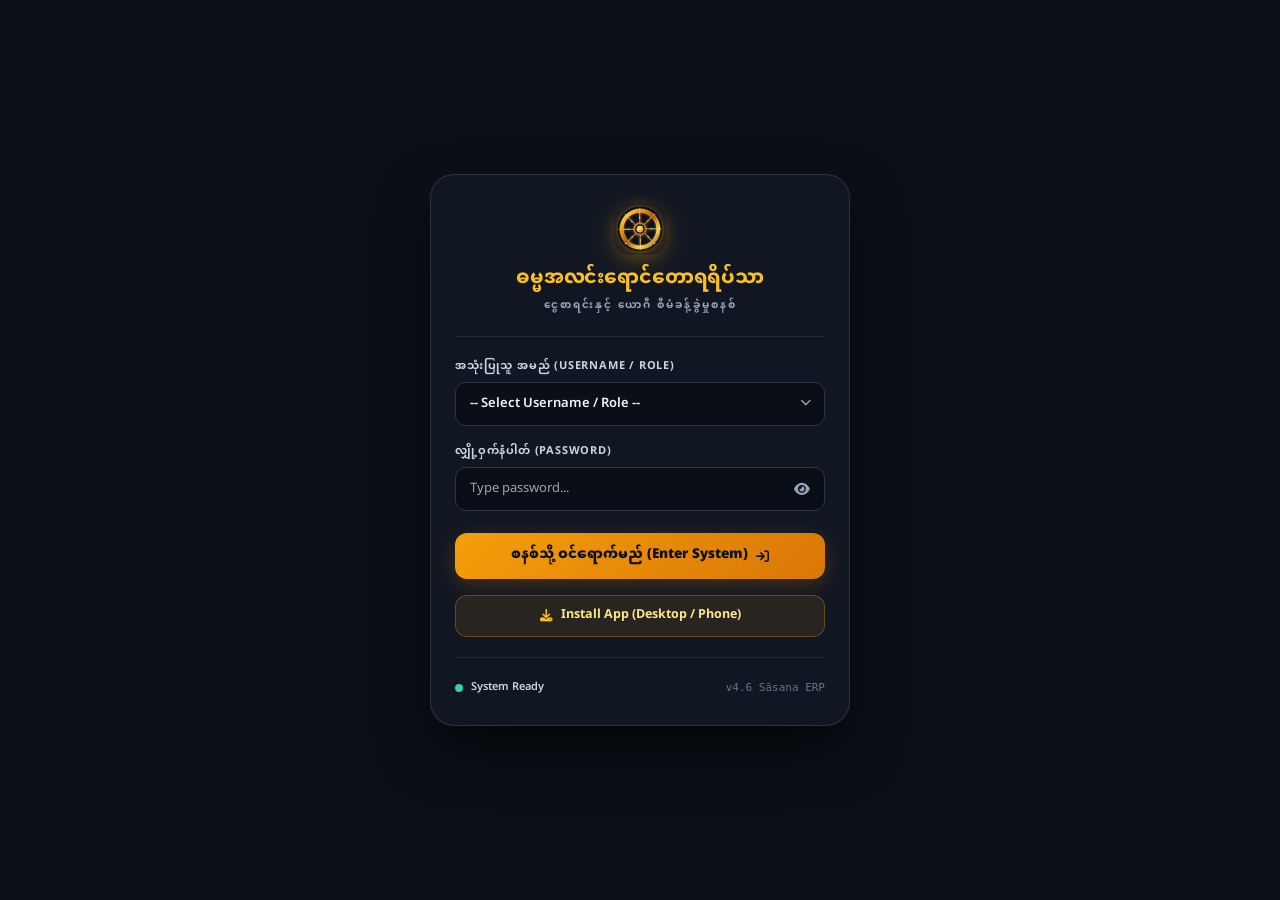
==== commit d1276e54: "index.html" ====
--- a/cashbook-frontend/index.html
+++ b/cashbook-frontend/index.html
@@ -78,6 +78,19 @@
       object-fit: contain !important;
       display: block !important;
       filter: drop-shadow(0 2px 6px rgba(245, 158, 11, 0.35)) !important;
+    }
+
+    /* 🌟 Compact Clean English Sidebar Spacing (All Items Fit Without Scroll) */
+    #sidebar-nav .nav-btn {
+      padding-top: 0.44rem !important;
+      padding-bottom: 0.44rem !important;
+    }
+
+    #sidebar-nav .nav-group-label {
+      margin-top: 0.75rem !important;
+      margin-bottom: 0.2rem !important;
+      font-size: 10px !important;
+      letter-spacing: 0.08em !important;
     }
 
     /* 🌟 Clean Header Utility Bar Responsive Rules */
@@ -177,7 +190,7 @@
         <!-- 📲 One-Click Install App Button (Auto-shown when installable) -->
         <button type="button" id="login-install-btn" onclick="triggerPwaInstall()" class="hidden pwa-install-btn" style="width: 100% !important; height: 42px !important; background-color: rgba(245, 158, 11, 0.1) !important; color: #fde68a !important; font-size: 12.5px !important; font-weight: 700 !important; border: 1px solid rgba(245, 158, 11, 0.3) !important; border-radius: 12px !important; cursor: pointer !important; display: flex !important; align-items: center !important; justify-content: center !important; gap: 8px !important; outline: none !important;">
           <i class="fa-solid fa-download" style="color: #fbbf24 !important;"></i>
-          <span>App ထည့်သွင်းရန် (Install Desktop / Phone App)</span>
+          <span>Install App (Desktop / Phone)</span>
         </button>
       </form>
 
@@ -188,7 +201,7 @@
           <span style="width: 8px !important; height: 8px !important; border-radius: 50% !important; background-color: #34d399 !important;"></span>
           <span style="font-weight: 600 !important; color: #cbd5e1 !important;">System Ready</span>
         </div>
-        <span style="font-family: monospace !important; font-size: 11px !important; color: #64748b !important;">v4.5 Sāsana ERP</span>
+        <span style="font-family: monospace !important; font-size: 11px !important; color: #64748b !important;">v4.6 Sāsana ERP</span>
       </div>
 
     </div>
@@ -200,11 +213,11 @@
     <!-- Mobile Sidebar Backdrop Overlay -->
     <div id="sidebar-overlay" onclick="closeMobileSidebar()" class="fixed inset-0 bg-slate-950/80 backdrop-blur-xs z-30 hidden md:hidden transition-opacity"></div>
 
-    <!-- Responsive Sidebar Navigation -->
+    <!-- Responsive Sidebar Navigation (Clean English Menu; Page Views Stay Myanmar) -->
     <aside id="main-sidebar" class="fixed md:static inset-y-0 left-0 z-40 w-64 bg-[#111722] border-r flex flex-col h-full shadow-2xl shrink-0 transform -translate-x-full md:translate-x-0 transition-transform duration-300 ease-in-out" style="border-color: rgba(148, 163, 184, 0.14); padding-top: env(safe-area-inset-top); padding-bottom: env(safe-area-inset-bottom);">
       
       <!-- Sidebar Header -->
-      <div class="h-[64px] px-4 flex items-center justify-between text-slate-100 shrink-0" style="background-color:#111722;border-bottom:1px solid rgba(148, 163, 184, 0.14);">
+      <div class="h-[60px] px-4 flex items-center justify-between text-slate-100 shrink-0" style="background-color:#111722;border-bottom:1px solid rgba(148, 163, 184, 0.14);">
         <div class="flex items-center gap-2.5 font-extrabold text-sm tracking-wide min-w-0" style="display: flex !important; align-items: center !important; gap: 10px !important;">
           <div class="sidebar-logo-box">
             <img src="favicon.svg" alt="Sāsana ERP Logo" class="sidebar-logo-img">
@@ -221,70 +234,70 @@
         </div>
       </div>
 
-      <!-- SIDEBAR NAV -->
-      <nav class="flex-1 px-2.5 py-3.5 space-y-1.5 overflow-y-auto" id="sidebar-nav">
-        <button onclick="switchTab('Home')" id="btn-Home" class="nav-btn w-full text-left px-3.5 py-2.5 rounded-lg flex items-center gap-2.5 text-xs font-bold cursor-pointer" title="Home Dashboard">
+      <!-- SIDEBAR NAV (Clean English Labels, Myanmar Tooltips) -->
+      <nav class="flex-1 px-2.5 py-2.5 space-y-1 overflow-y-auto" id="sidebar-nav">
+        <button onclick="switchTab('Home')" id="btn-Home" class="nav-btn w-full text-left px-3.5 rounded-lg flex items-center gap-2.5 text-xs font-bold cursor-pointer" title="Home Dashboard">
           <i class="fa-solid fa-gauge-high w-4 text-center text-amber-400 shrink-0"></i> <span class="truncate">Home Dashboard</span>
         </button>
 
-        <p class="text-[10px] font-bold px-3 uppercase tracking-wider mt-4 mb-1.5">Bank Group (ဘဏ်စာရင်းများ)</p>
-        <button onclick="switchTab('1CB')" id="btn-1CB" class="nav-btn w-full text-left px-3.5 py-2.5 rounded-lg flex items-center gap-2.5 text-xs font-semibold cursor-pointer" title="အထွေထွေ ရန်ပုံငွေ (Bank)">
-          <i class="fa-solid fa-building-columns text-amber-400 w-4 text-center shrink-0"></i> <span class="truncate">အထွေထွေ ရန်ပုံငွေ (Bank)</span> 
-        </button>
-        <button onclick="switchTab('2CB')" id="btn-2CB" class="nav-btn w-full text-left px-3.5 py-2.5 rounded-lg flex items-center gap-2.5 text-xs font-semibold cursor-pointer" title="ဆွမ်းပဒေသာပင် (Bank)">
-          <i class="fa-solid fa-bowl-rice text-amber-400 w-4 text-center shrink-0"></i> <span class="truncate">ဆွမ်းပဒေသာပင် (Bank)</span> 
-        </button>
-        <button onclick="switchTab('3CB')" id="btn-3CB" class="nav-btn w-full text-left px-3.5 py-2.5 rounded-lg flex items-center gap-2.5 text-xs font-semibold cursor-pointer" title="တစ်ဦးတည်းစာရင်း (Bank)">
-          <i class="fa-solid fa-user-lock text-amber-400 w-4 text-center shrink-0"></i> <span class="truncate">တစ်ဦးတည်းစာရင်း (Bank)</span> 
-        </button>
-
-        <p class="text-[10px] font-bold px-3 uppercase tracking-wider mt-4 mb-1.5">Ledger Group (ပင်မစာအုပ်များ)</p>
-        <button onclick="switchTab('4GB')" id="btn-4GB" class="nav-btn w-full text-left px-3.5 py-2.5 rounded-lg flex items-center gap-2.5 text-xs font-semibold cursor-pointer" title="ကျောင်းရန်ပုံငွေ စာအုပ်">
-          <i class="fa-solid fa-vihara text-amber-300 w-4 text-center shrink-0"></i> <span class="truncate">ကျောင်းရန်ပုံငွေ စာအုပ်</span> 
-        </button>
-        <button onclick="switchTab('5FB')" id="btn-5FB" class="nav-btn w-full text-left px-3.5 py-2.5 rounded-lg flex items-center gap-2.5 text-xs font-semibold cursor-pointer" title="ဆွမ်းပဒေသာပင် စာအုပ်">
-          <i class="fa-solid fa-utensils text-amber-300 w-4 text-center shrink-0"></i> <span class="truncate">ဆွမ်းပဒေသာပင် စာအုပ်</span> 
-        </button>
-        <button onclick="switchTab('6HB')" id="btn-6HB" class="nav-btn w-full text-left px-3.5 py-2.5 rounded-lg flex items-center gap-2.5 text-xs font-semibold cursor-pointer" title="ဓမ္မာရုံငွေစာရင်း စာအုပ်">
-          <i class="fa-solid fa-place-of-worship text-amber-300 w-4 text-center shrink-0"></i> <span class="truncate">ဓမ္မာရုံငွေစာရင်း စာအုပ်</span> 
-        </button>
-        <button onclick="switchTab('7PB')" id="btn-7PB" class="nav-btn w-full text-left px-3.5 py-2.5 rounded-lg flex items-center gap-2.5 text-xs font-semibold cursor-pointer" title="စေတီငွေစာရင်း စာအုပ်">
-          <i class="fa-solid fa-gopuram text-amber-300 w-4 text-center shrink-0"></i> <span class="truncate">စေတီငွေစာရင်း စာအုပ်</span> 
-        </button>
-        <button onclick="switchTab('8EB')" id="btn-8EB" class="nav-btn w-full text-left px-3.5 py-2.5 rounded-lg flex items-center gap-2.5 text-xs font-semibold cursor-pointer" title="လျှပ်စစ်ပဒေသာပင် စာအုပ်">
-          <i class="fa-solid fa-bolt text-amber-300 w-4 text-center shrink-0"></i> <span class="truncate">လျှပ်စစ်ပဒေသာပင် စာအုပ်</span> 
-        </button>
-        <button onclick="switchTab('9MB')" id="btn-9MB" class="nav-btn w-full text-left px-3.5 py-2.5 rounded-lg flex items-center gap-2.5 text-xs font-semibold cursor-pointer" title="ဆေးပဒေသာပင် စာအုပ်">
-          <i class="fa-solid fa-notes-medical text-amber-300 w-4 text-center shrink-0"></i> <span class="truncate">ဆေးပဒေသာပင် စာအုပ်</span> 
-        </button>
-        <button onclick="switchTab('10GB')" id="btn-10GB" class="nav-btn w-full text-left px-3.5 py-2.5 rounded-lg flex items-center gap-2.5 text-xs font-semibold cursor-pointer" title="အထွေထွေရန်ပုံငွေစာအုပ်">
-          <i class="fa-solid fa-wallet text-amber-300 w-4 text-center shrink-0"></i> <span class="truncate">အထွေထွေရန်ပုံငွေစာအုပ်</span> 
-        </button>
-
-        <p class="text-[10px] font-bold px-3 uppercase tracking-wider mt-4 mb-1.5">Inventory (ပစ္စည်းစီမံခန့်ခွဲမှု)</p>
-        <button onclick="switchTab('11Inv')" id="btn-11Inv" class="nav-btn w-full text-left px-3.5 py-2.5 rounded-lg flex items-center gap-2.5 text-xs font-semibold cursor-pointer" title="ပစ္စည်းစာရင်း">
-          <i class="fa-solid fa-boxes-stacked text-amber-300 w-4 text-center shrink-0"></i> <span class="truncate">ပစ္စည်းစာရင်း</span> 
-        </button>
-
-        <p class="text-[10px] font-bold px-3 uppercase tracking-wider mt-4 mb-1.5">ယောဂီများဆိုင်ရာ</p>
-        <button onclick="switchTab('12Yogi')" id="btn-12Yogi" class="nav-btn w-full text-left px-3.5 py-2.5 rounded-lg flex items-center gap-2.5 text-xs font-semibold cursor-pointer" title="အမြဲနေ ယောဂီစာရင်း">
-          <i class="fa-solid fa-person-praying text-amber-300 w-4 text-center shrink-0"></i> <span class="truncate">အမြဲနေ ယောဂီ</span> 
-        </button>
-        <button onclick="switchTab('13Yogi')" id="btn-13Yogi" class="nav-btn w-full text-left px-3.5 py-2.5 rounded-lg flex items-center gap-2.5 text-xs font-semibold cursor-pointer" title="စခန်းဝင် ယောဂီစာရင်း">
-          <i class="fa-solid fa-people-roof text-amber-300 w-4 text-center shrink-0"></i> <span class="truncate">စခန်းဝင် ယောဂီ</span> 
-        </button>
-
-        <p class="text-[10px] font-bold px-3 uppercase tracking-wider mt-4 mb-1.5">System</p>
-        <button onclick="switchTab('14Rep')" id="btn-14Rep" class="nav-btn w-full text-left px-3.5 py-2.5 rounded-lg flex items-center gap-2.5 text-xs font-semibold cursor-pointer" title="အသုံးစရိတ် အစီရင်ခံစာ">
-          <i class="fa-solid fa-chart-pie text-amber-400 w-4 text-center shrink-0"></i> <span class="truncate">အသုံးစရိတ် အစီရင်ခံစာ</span>
+        <p class="nav-group-label font-bold px-3 uppercase tracking-wider">Bank Accounts</p>
+        <button onclick="switchTab('1CB')" id="btn-1CB" class="nav-btn w-full text-left px-3.5 rounded-lg flex items-center gap-2.5 text-xs font-semibold cursor-pointer" title="အထွေထွေ ရန်ပုံငွေ (Bank)">
+          <i class="fa-solid fa-building-columns text-amber-400 w-4 text-center shrink-0"></i> <span class="truncate">General Bank</span>
+        </button>
+        <button onclick="switchTab('2CB')" id="btn-2CB" class="nav-btn w-full text-left px-3.5 rounded-lg flex items-center gap-2.5 text-xs font-semibold cursor-pointer" title="ဆွမ်းပဒေသာပင် (Bank)">
+          <i class="fa-solid fa-bowl-rice text-amber-400 w-4 text-center shrink-0"></i> <span class="truncate">Meal Bank</span>
+        </button>
+        <button onclick="switchTab('3CB')" id="btn-3CB" class="nav-btn w-full text-left px-3.5 rounded-lg flex items-center gap-2.5 text-xs font-semibold cursor-pointer" title="တစ်ဦးတည်းစာရင်း (Bank)">
+          <i class="fa-solid fa-user-lock text-amber-400 w-4 text-center shrink-0"></i> <span class="truncate">Special Bank</span>
+        </button>
+
+        <p class="nav-group-label font-bold px-3 uppercase tracking-wider">Ledger Books</p>
+        <button onclick="switchTab('4GB')" id="btn-4GB" class="nav-btn w-full text-left px-3.5 rounded-lg flex items-center gap-2.5 text-xs font-semibold cursor-pointer" title="ကျောင်းရန်ပုံငွေ စာအုပ်">
+          <i class="fa-solid fa-vihara text-amber-300 w-4 text-center shrink-0"></i> <span class="truncate">General Book</span>
+        </button>
+        <button onclick="switchTab('5FB')" id="btn-5FB" class="nav-btn w-full text-left px-3.5 rounded-lg flex items-center gap-2.5 text-xs font-semibold cursor-pointer" title="ဆွမ်းပဒေသာပင် စာအုပ်">
+          <i class="fa-solid fa-utensils text-amber-300 w-4 text-center shrink-0"></i> <span class="truncate">Meal Book</span>
+        </button>
+        <button onclick="switchTab('6HB')" id="btn-6HB" class="nav-btn w-full text-left px-3.5 rounded-lg flex items-center gap-2.5 text-xs font-semibold cursor-pointer" title="ဓမ္မာရုံငွေစာရင်း စာအုပ်">
+          <i class="fa-solid fa-place-of-worship text-amber-300 w-4 text-center shrink-0"></i> <span class="truncate">Hall Book</span>
+        </button>
+        <button onclick="switchTab('7PB')" id="btn-7PB" class="nav-btn w-full text-left px-3.5 rounded-lg flex items-center gap-2.5 text-xs font-semibold cursor-pointer" title="စေတီငွေစာရင်း စာအုပ်">
+          <i class="fa-solid fa-gopuram text-amber-300 w-4 text-center shrink-0"></i> <span class="truncate">Pagoda Book</span>
+        </button>
+        <button onclick="switchTab('8EB')" id="btn-8EB" class="nav-btn w-full text-left px-3.5 rounded-lg flex items-center gap-2.5 text-xs font-semibold cursor-pointer" title="လျှပ်စစ်ပဒေသာပင် စာအုပ်">
+          <i class="fa-solid fa-bolt text-amber-300 w-4 text-center shrink-0"></i> <span class="truncate">Electric Book</span>
+        </button>
+        <button onclick="switchTab('9MB')" id="btn-9MB" class="nav-btn w-full text-left px-3.5 rounded-lg flex items-center gap-2.5 text-xs font-semibold cursor-pointer" title="ဆေးပဒေသာပင် စာအုပ်">
+          <i class="fa-solid fa-notes-medical text-amber-300 w-4 text-center shrink-0"></i> <span class="truncate">Medical Book</span>
+        </button>
+        <button onclick="switchTab('10GB')" id="btn-10GB" class="nav-btn w-full text-left px-3.5 rounded-lg flex items-center gap-2.5 text-xs font-semibold cursor-pointer" title="အထွေထွေရန်ပုံငွေစာအုပ်">
+          <i class="fa-solid fa-wallet text-amber-300 w-4 text-center shrink-0"></i> <span class="truncate">Other Book</span>
+        </button>
+
+        <p class="nav-group-label font-bold px-3 uppercase tracking-wider">Inventory</p>
+        <button onclick="switchTab('11Inv')" id="btn-11Inv" class="nav-btn w-full text-left px-3.5 rounded-lg flex items-center gap-2.5 text-xs font-semibold cursor-pointer" title="ပစ္စည်းစာရင်း">
+          <i class="fa-solid fa-boxes-stacked text-amber-300 w-4 text-center shrink-0"></i> <span class="truncate">Inventory</span>
+        </button>
+
+        <p class="nav-group-label font-bold px-3 uppercase tracking-wider">Yogi</p>
+        <button onclick="switchTab('12Yogi')" id="btn-12Yogi" class="nav-btn w-full text-left px-3.5 rounded-lg flex items-center gap-2.5 text-xs font-semibold cursor-pointer" title="အမြဲနေ ယောဂီစာရင်း">
+          <i class="fa-solid fa-person-praying text-amber-300 w-4 text-center shrink-0"></i> <span class="truncate">Permanent Yogi</span>
+        </button>
+        <button onclick="switchTab('13Yogi')" id="btn-13Yogi" class="nav-btn w-full text-left px-3.5 rounded-lg flex items-center gap-2.5 text-xs font-semibold cursor-pointer" title="စခန်းဝင် ယောဂီစာရင်း">
+          <i class="fa-solid fa-people-roof text-amber-300 w-4 text-center shrink-0"></i> <span class="truncate">Camp Yogi</span>
+        </button>
+
+        <p class="nav-group-label font-bold px-3 uppercase tracking-wider">Reports</p>
+        <button onclick="switchTab('14Rep')" id="btn-14Rep" class="nav-btn w-full text-left px-3.5 rounded-lg flex items-center gap-2.5 text-xs font-semibold cursor-pointer" title="အသုံးစရိတ် အစီရင်ခံစာ">
+          <i class="fa-solid fa-chart-pie text-amber-400 w-4 text-center shrink-0"></i> <span class="truncate">Expense Report</span>
         </button>
       </nav>
 
       <!-- 📲 Sidebar Bottom Install App Button (Auto-hides once installed) -->
       <div id="sidebar-install-wrap" class="hidden shrink-0 p-2.5" style="border-top: 1px solid rgba(148, 163, 184, 0.14);">
-        <button type="button" onclick="triggerPwaInstall()" class="pwa-install-btn w-full px-3 py-2.5 rounded-lg flex items-center justify-center gap-2 text-xs font-bold cursor-pointer" style="background-color: rgba(245, 158, 11, 0.12); border: 1px solid rgba(245, 158, 11, 0.32); color: #fde68a;">
+        <button type="button" onclick="triggerPwaInstall()" class="pwa-install-btn w-full px-3 py-2 rounded-lg flex items-center justify-center gap-2 text-xs font-bold cursor-pointer" style="background-color: rgba(245, 158, 11, 0.12); border: 1px solid rgba(245, 158, 11, 0.32); color: #fde68a;">
           <i class="fa-solid fa-download text-amber-400"></i>
-          <span>App ထည့်သွင်းရန်</span>
+          <span>Install App</span>
         </button>
       </div>
     </aside>
--- a/cashbook-frontend/css/style.css
+++ b/cashbook-frontend/css/style.css
@@ -1,8 +1,8 @@
 /* ===================================================================
-   css/style.css - Sāsana ERP Calm Matte Obsidian Theme (v4.4)
+   css/style.css - Sāsana ERP Calm Matte Obsidian Theme (v4.7)
    Eye-Comfort Edition: 60-30-10 Neutral Charcoal Slate + Soft Gold Accent
-   iOS/Android Mobile Standard (Safe-Area, 2x2 KPIs, Zero Clipping) &
-   Pixel-Aligned Executive System Control Center
+   Executive Dashboard Visual Polish (KPI %, Negative Pill, Book Icons,
+   Hover Cue & Clean Desktop Sidebar) + Complete iOS/Android Standard
    =================================================================== */
 
 :root {
@@ -79,7 +79,7 @@
   touch-action: manipulation;
 }
 
-/* 📜 Subtle Matte Scrollbar */
+/* 📜 Subtle Matte Scrollbar & iOS Swipe-Back Guard on Tables */
 ::-webkit-scrollbar {
   width: 6px;
   height: 6px;
@@ -95,7 +95,12 @@
   background: #364763;
 }
 
-.overflow-x-auto, .overflow-y-auto, main {
+.overflow-x-auto {
+  -webkit-overflow-scrolling: touch;
+  overscroll-behavior-x: contain;
+}
+
+.overflow-y-auto, main {
   -webkit-overflow-scrolling: touch;
 }
 
@@ -141,6 +146,10 @@
 /* ===================================================================
    📊 CALM EXECUTIVE KPI CARDS
    =================================================================== */
+.grid > * {
+  min-width: 0;
+}
+
 .stats-card {
   background: linear-gradient(135deg, #121923 0%, #0f151f 100%) !important;
   border: 1px solid var(--border-subtle) !important;
@@ -172,6 +181,32 @@
   letter-spacing: -0.01em;
 }
 
+/* 🌟 Executive KPI Share % Pill (Bank % & Cash %) */
+.stats-card span.dash-kpi-pct {
+  display: inline-flex;
+  align-items: center;
+  margin-left: 6px;
+  padding: 1px 6px;
+  border-radius: 9999px;
+  font-size: 10px !important;
+  font-weight: 700 !important;
+  line-height: 1.35 !important;
+  font-family: ui-monospace, SFMono-Regular, Menlo, Monaco, Consolas, monospace;
+  vertical-align: middle;
+}
+
+.stats-card span.dash-kpi-pct-sky {
+  background-color: rgba(56, 189, 248, 0.14);
+  color: #7dd3fc !important;
+  border: 1px solid rgba(56, 189, 248, 0.28);
+}
+
+.stats-card span.dash-kpi-pct-emerald {
+  background-color: rgba(16, 185, 129, 0.14);
+  color: #6ee7b7 !important;
+  border: 1px solid rgba(16, 185, 129, 0.28);
+}
+
 /* Soften Action Bars & Pagination Bars */
 #ledger-pagination-bar,
 #inv-pagination-bar,
@@ -188,7 +223,7 @@
 }
 
 /* ===================================================================
-   🎯 YOGI KPI 4-COLUMN GRID
+   🎯 SHARED RESPONSIVE GRIDS (Yogi, Contact, Toolbars & Modals)
    =================================================================== */
 .yogi-kpi-grid {
   display: grid !important;
@@ -201,6 +236,227 @@
     grid-template-columns: repeat(4, minmax(0, 1fr)) !important;
     gap: 1rem !important;
   }
+}
+
+.contact-hub-grid {
+  display: grid;
+  grid-template-columns: minmax(0, 1fr);
+  gap: 14px;
+  min-width: 0;
+}
+
+@media (min-width: 1024px) {
+  .contact-hub-grid {
+    grid-template-columns: repeat(2, minmax(0, 1fr));
+    gap: 20px;
+  }
+}
+
+.contact-info-grid {
+  display: grid;
+  grid-template-columns: minmax(0, 1fr);
+  gap: 10px;
+}
+
+@media (min-width: 460px) {
+  .contact-info-grid {
+    grid-template-columns: repeat(2, minmax(0, 1fr));
+  }
+}
+
+/* 🔍 Shared Responsive Search & User Filter Group */
+.erp-search-group {
+  display: flex;
+  flex-direction: column;
+  gap: 10px;
+  width: 100%;
+  min-width: 0;
+}
+
+.erp-search-box {
+  position: relative;
+  width: 100%;
+  display: flex;
+  align-items: center;
+}
+
+.erp-user-filter {
+  position: relative;
+  width: 100%;
+  align-items: center;
+}
+
+@media (min-width: 768px) {
+  .erp-search-group {
+    flex-direction: row;
+    align-items: center;
+    flex: 1;
+  }
+  .erp-search-box {
+    max-width: 340px;
+  }
+  .erp-user-filter {
+    width: auto;
+    min-width: 175px;
+    flex-shrink: 0;
+  }
+}
+
+/* 🔘 Shared Responsive Action Buttons */
+.erp-action-bar-btns {
+  display: grid;
+  grid-template-columns: repeat(2, minmax(0, 1fr));
+  gap: 8px;
+  width: 100%;
+}
+
+.erp-action-bar-btns > button {
+  width: 100%;
+  min-height: 40px;
+  justify-content: center;
+}
+
+.erp-action-bar-btns > .erp-btn-add {
+  grid-column: 1 / -1;
+  min-height: 42px;
+}
+
+@media (min-width: 640px) {
+  .erp-action-bar-btns {
+    display: flex;
+    align-items: center;
+    justify-content: flex-end;
+    gap: 10px;
+    width: auto;
+    flex-shrink: 0;
+    white-space: nowrap;
+  }
+  .erp-action-bar-btns > button,
+  .erp-action-bar-btns > .erp-btn-add {
+    width: auto;
+    min-height: 36px;
+    grid-column: auto;
+  }
+}
+
+/* 🧘 Yogi Action Controls Wrapper */
+.erp-yogi-controls {
+  display: flex;
+  flex-direction: column;
+  gap: 10px;
+  width: 100%;
+}
+
+.erp-yogi-status-tabs {
+  display: grid;
+  grid-template-columns: repeat(2, minmax(0, 1fr));
+  gap: 4px;
+  width: 100%;
+}
+
+.erp-yogi-status-tabs > button {
+  justify-content: center;
+  min-height: 36px;
+}
+
+@media (min-width: 768px) {
+  .erp-yogi-controls {
+    flex-direction: row;
+    align-items: center;
+    justify-content: flex-end;
+    width: auto;
+    flex-shrink: 0;
+  }
+  .erp-yogi-status-tabs {
+    display: flex;
+    width: auto;
+  }
+}
+
+/* 📊 Report System Responsive Toolbar */
+.erp-report-toolbar {
+  display: flex;
+  flex-direction: column;
+  gap: 10px;
+  width: 100%;
+}
+
+.erp-report-controls {
+  display: flex;
+  flex-wrap: wrap;
+  align-items: center;
+  gap: 8px;
+  width: 100%;
+}
+
+@media (min-width: 900px) {
+  .erp-report-toolbar {
+    flex-direction: row;
+    align-items: center;
+    justify-content: space-between;
+    gap: 12px;
+  }
+  .erp-report-controls {
+    width: auto;
+    flex-wrap: nowrap;
+    flex-shrink: 0;
+  }
+}
+
+/* 📝 Responsive Modal Form Grids */
+.erp-modal-grid-2 {
+  display: grid;
+  grid-template-columns: minmax(0, 1fr);
+  gap: 12px;
+  width: 100%;
+}
+
+.erp-modal-grid-nrc {
+  display: grid;
+  grid-template-columns: repeat(2, minmax(0, 1fr));
+  gap: 8px;
+  width: 100%;
+}
+
+.erp-modal-grid-dob {
+  display: grid;
+  grid-template-columns: repeat(2, minmax(0, 1fr));
+  gap: 10px;
+  width: 100%;
+}
+
+.erp-modal-grid-dob > :first-child {
+  grid-column: 1 / -1;
+}
+
+.erp-modal-grid-2 > *,
+.erp-modal-grid-nrc > *,
+.erp-modal-grid-dob > * {
+  min-width: 0;
+}
+
+@media (min-width: 560px) {
+  .erp-modal-grid-2 {
+    grid-template-columns: repeat(2, minmax(0, 1fr));
+    gap: 14px;
+  }
+  .erp-modal-grid-nrc {
+    grid-template-columns: repeat(4, minmax(0, 1fr));
+  }
+  .erp-modal-grid-dob {
+    grid-template-columns: 2fr 1fr 1fr;
+  }
+  .erp-modal-grid-dob > :first-child {
+    grid-column: auto;
+  }
+}
+
+#entry-form,
+#inv-entry-form,
+#yogi-entry-form {
+  min-height: 0;
+  overscroll-behavior: contain;
+  -webkit-overflow-scrolling: touch;
 }
 
 /* ===================================================================
@@ -239,8 +495,21 @@
   #inv-entry-modal input, #inv-entry-modal select, #inv-entry-modal textarea,
   #yogi-entry-modal input, #yogi-entry-modal select, #yogi-entry-modal textarea,
   #login-form input, #login-form select,
+  #reauth-form input,
   input, select, textarea {
     font-size: 16px !important;
+  }
+
+  #entry-modal input, #entry-modal select,
+  #inv-entry-modal input, #inv-entry-modal select,
+  #yogi-entry-modal input, #yogi-entry-modal select {
+    min-height: 42px;
+  }
+
+  #entry-modal textarea,
+  #inv-entry-modal textarea,
+  #yogi-entry-modal textarea {
+    min-height: 76px;
   }
 }
 
@@ -272,7 +541,7 @@
 }
 
 /* ===================================================================
-   📋 CALM EYE-COMFORT TABLE TYPOGRAPHY (Upgraded Readability)
+   📋 CALM EYE-COMFORT TABLE TYPOGRAPHY & DASHBOARD VISUAL POLISH
    =================================================================== */
 table {
   background-color: var(--bg-surface) !important;
@@ -341,52 +610,40 @@
 .dash-name-wrap {
   display: flex;
   align-items: center;
-  gap: 8px;
+  gap: 10px;
   flex-wrap: nowrap;
 }
 
-.dash-pill-group {
+.dash-book-icon {
+  width: 24px;
+  height: 24px;
+  border-radius: 7px;
+  background-color: rgba(245, 158, 11, 0.1);
+  color: #fbbf24;
   display: inline-flex;
   align-items: center;
-  gap: 5px;
+  justify-content: center;
+  font-size: 11.5px;
   flex-shrink: 0;
 }
 
-.dash-pill {
-  display: inline-flex;
-  align-items: center;
-  justify-content: center;
-  padding: 2px 8px;
+.dash-row-zero .dash-book-icon {
+  background-color: rgba(148, 163, 184, 0.07);
+  color: #64748b;
+}
+
+.dash-row-zero .dash-book-title {
+  color: #7c8ca3 !important;
+}
+
+.dash-neg-pill {
+  display: inline-block;
+  padding: 1px 8px;
   border-radius: 6px;
-  font-size: 11px !important;
-  font-weight: 700 !important;
-  line-height: 1.3 !important;
-  letter-spacing: 0.02em;
-  transition: all 0.15s ease;
-}
-
-.dash-pill-bank {
-  background-color: rgba(56, 189, 248, 0.12);
-  border: 1px solid rgba(56, 189, 248, 0.3);
-  color: #7dd3fc;
-}
-
-button.dash-pill-bank:hover {
-  background-color: rgba(56, 189, 248, 0.25);
-  border-color: rgba(56, 189, 248, 0.55);
-  color: #e0f2fe;
-}
-
-.dash-pill-cash {
-  background-color: rgba(16, 185, 129, 0.12);
-  border: 1px solid rgba(16, 185, 129, 0.3);
-  color: #6ee7b7;
-}
-
-button.dash-pill-cash:hover {
-  background-color: rgba(16, 185, 129, 0.25);
-  border-color: rgba(16, 185, 129, 0.55);
-  color: #d1fae5;
+  background-color: rgba(244, 63, 94, 0.12);
+  border: 1px solid rgba(244, 63, 94, 0.28);
+  color: #fda4af;
+  font-weight: 700;
 }
 
 .dash-cell-link {
@@ -394,7 +651,13 @@
 }
 
 .dash-cell-link:hover {
-  background-color: rgba(245, 158, 11, 0.08) !important;
+  background-color: rgba(245, 158, 11, 0.09) !important;
+}
+
+.dash-cell-link:hover span:not(.dash-zero-dash) {
+  text-decoration: underline;
+  text-underline-offset: 4px;
+  filter: brightness(1.14);
 }
 
 /* ===================================================================
@@ -442,6 +705,12 @@
   .sys-btn-grid-2 {
     grid-template-columns: repeat(2, minmax(0, 1fr));
   }
+}
+
+.sys-grid-4 > *,
+.sys-grid-2 > *,
+.sys-btn-grid-2 > * {
+  min-width: 0;
 }
 
 .sys-card {
@@ -454,6 +723,8 @@
   flex-direction: column;
   gap: 12px;
   height: 100%;
+  min-width: 0;
+  overflow-wrap: anywhere;
   box-sizing: border-box;
   transition: border-color 0.2s ease;
 }
@@ -535,6 +806,7 @@
   justify-content: space-between;
   flex-wrap: wrap;
   gap: 6px;
+  min-width: 0;
 }
 
 .sys-tag {
@@ -565,7 +837,8 @@
   display: flex;
   justify-content: space-between;
   align-items: center;
-  gap: 8px;
+  flex-wrap: wrap;
+  gap: 6px;
 }
 
 .sys-stat-row {
@@ -632,16 +905,20 @@
   align-items: center;
   justify-content: center;
   gap: 8px;
-  height: 40px;
-  padding: 0 14px;
+  min-width: 0;
+  min-height: 40px;
+  height: auto;
+  padding: 8px 12px;
   border-radius: 10px;
   font-size: 12.5px;
   font-weight: 700;
+  line-height: 1.35;
+  text-align: center;
   text-decoration: none;
   cursor: pointer;
   border: 1px solid transparent;
   transition: all 0.18s ease;
-  white-space: nowrap;
+  white-space: normal;
   box-sizing: border-box;
   width: 100%;
 }
@@ -743,7 +1020,7 @@
 }
 
 /* ===================================================================
-   💻 DESKTOP SIDEBAR LOGIC (>= 768px)
+   💻 DESKTOP SIDEBAR LOGIC (>= 768px) — Hides Stray Mobile Close X
    =================================================================== */
 @media (min-width: 768px) {
   #main-sidebar {
@@ -756,7 +1033,9 @@
     background-color: var(--bg-surface) !important;
     border-right: 1px solid var(--border-subtle) !important;
   }
-  #mobile-menu-btn, #sidebar-overlay {
+  #mobile-menu-btn,
+  #sidebar-overlay,
+  #main-sidebar button[onclick="closeMobileSidebar()"] {
     display: none !important;
   }
 }
@@ -787,6 +1066,7 @@
   }
 
   /* 🌟 Compact 2x2 Mobile KPI Grid across Dashboard, Banks, Inventory & Yogi */
+  .dashboard-kpi-grid,
   #view-container > div > .grid:first-child {
     grid-template-columns: repeat(2, minmax(0, 1fr)) !important;
     gap: 8px !important;
@@ -818,7 +1098,13 @@
     margin-top: 2px !important;
   }
 
-  /* 🌟 Natural Full-Page Vertical Scroll on Mobile (No Crushed Inner Cards) */
+  .stats-card span.dash-kpi-pct {
+    margin-left: 4px;
+    padding: 0 5px;
+    font-size: 9px !important;
+  }
+
+  /* 🌟 Natural Full-Page Vertical Scroll on Mobile */
   #view-container > .h-full {
     height: auto !important;
     min-height: 100% !important;
@@ -833,7 +1119,7 @@
     overflow: visible !important;
   }
 
-  /* Wrap Section Headers Cleanly (Zero Right-Edge Badge Clipping!) */
+  /* Wrap Section Headers Cleanly */
   #dash-fund-section > div:first-child,
   #dash-padetha-section > div:first-child,
   #dash-yogi-section > div:first-child,
@@ -844,13 +1130,6 @@
     padding: 10px 12px !important;
   }
 
-  /* Contact Hub 1-Column Fit on Narrow Phones */
-  #dash-contact-section > div:nth-child(2) {
-    grid-template-columns: 1fr !important;
-    padding: 12px !important;
-    gap: 14px !important;
-  }
-
   /* Compact System Cards on Phone */
   .sys-grid-4 {
     grid-template-columns: repeat(2, minmax(0, 1fr)) !important;
@@ -904,6 +1183,13 @@
     font-size: 13.5px !important;
   }
 
+  .dash-book-icon {
+    width: 20px;
+    height: 20px;
+    font-size: 10px;
+    border-radius: 6px;
+  }
+
   .dash-total-badge {
     font-size: 13.5px !important;
     padding: 2px 9px !important;
@@ -918,7 +1204,18 @@
   #entry-modal > div,
   #inv-entry-modal > div,
   #yogi-entry-modal > div {
-    max-height: 92dvh !important;
+    max-height: 90dvh !important;
+  }
+}
+
+/* ♿ Respect Reduced Motion Preference */
+@media (prefers-reduced-motion: reduce) {
+  *,
+  *::before,
+  *::after {
+    scroll-behavior: auto !important;
+    animation-duration: 0.01ms !important;
+    transition-duration: 0.01ms !important;
   }
 }
 
